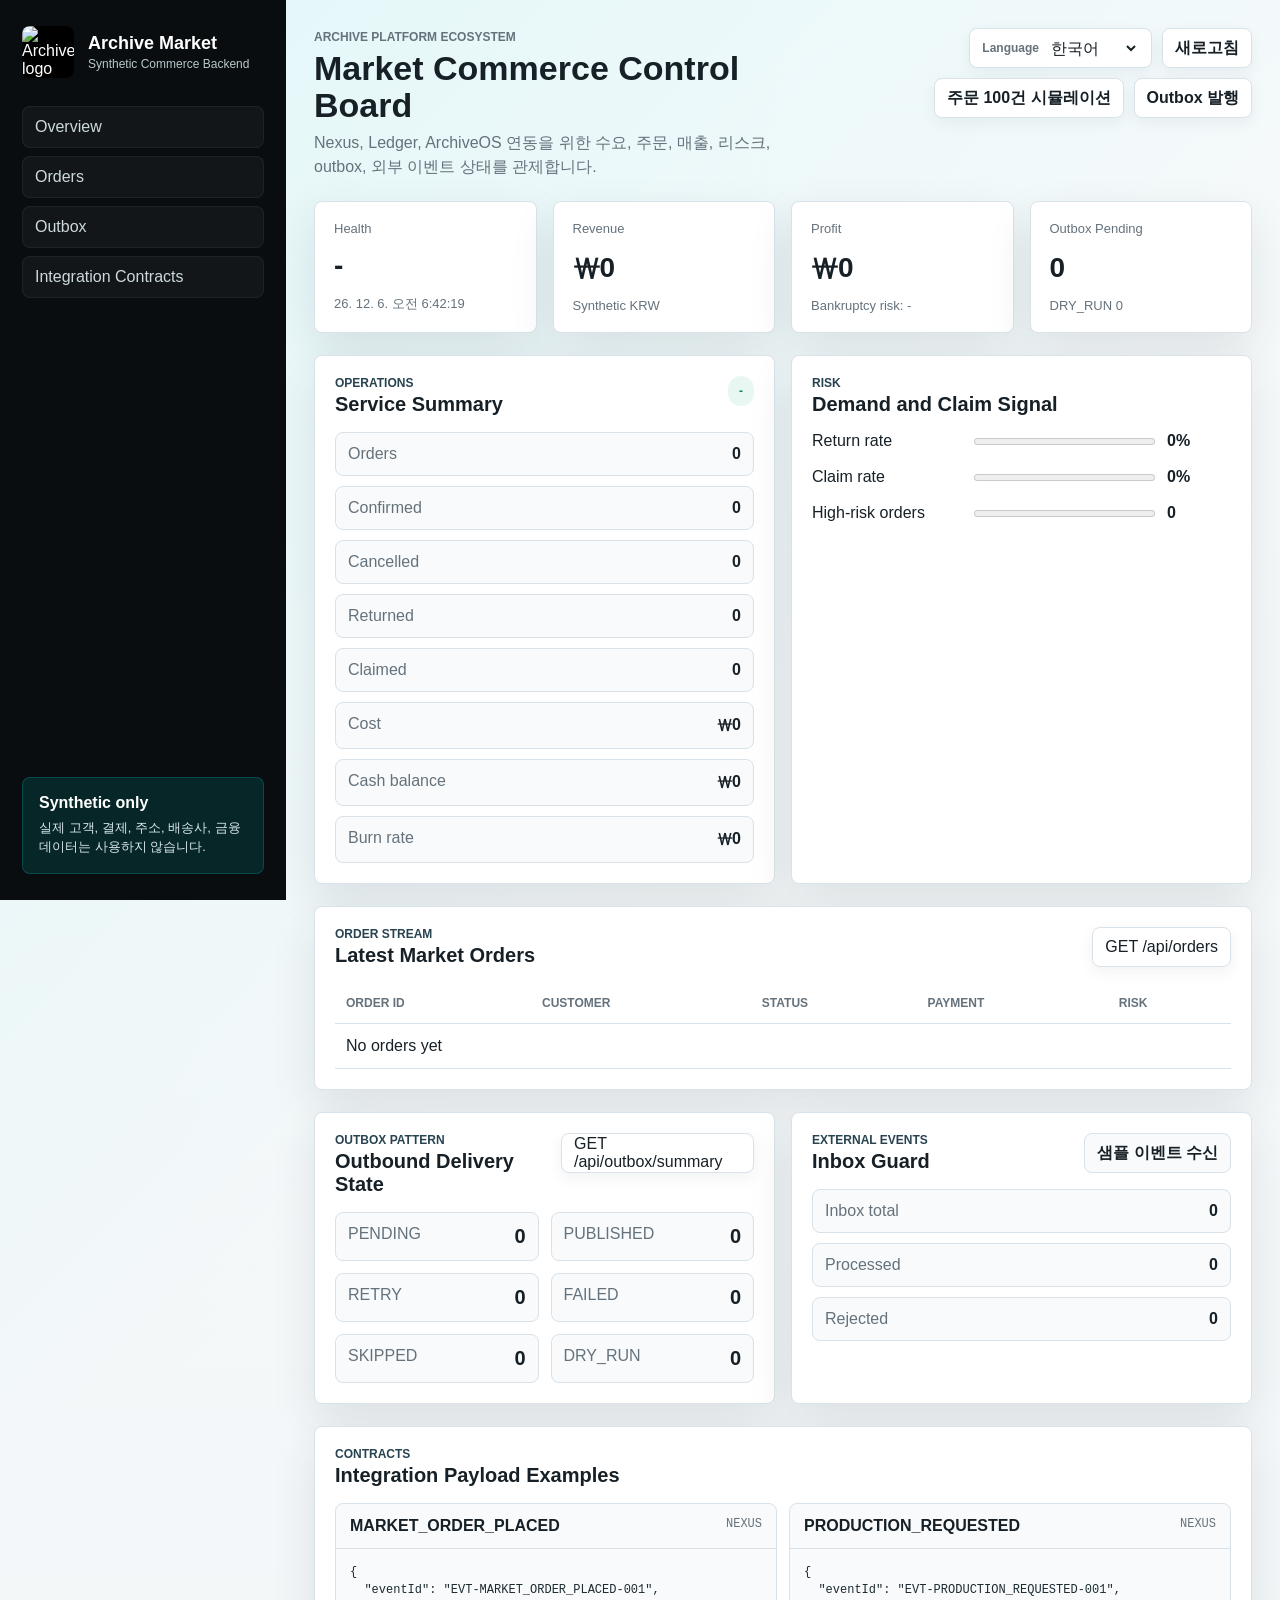
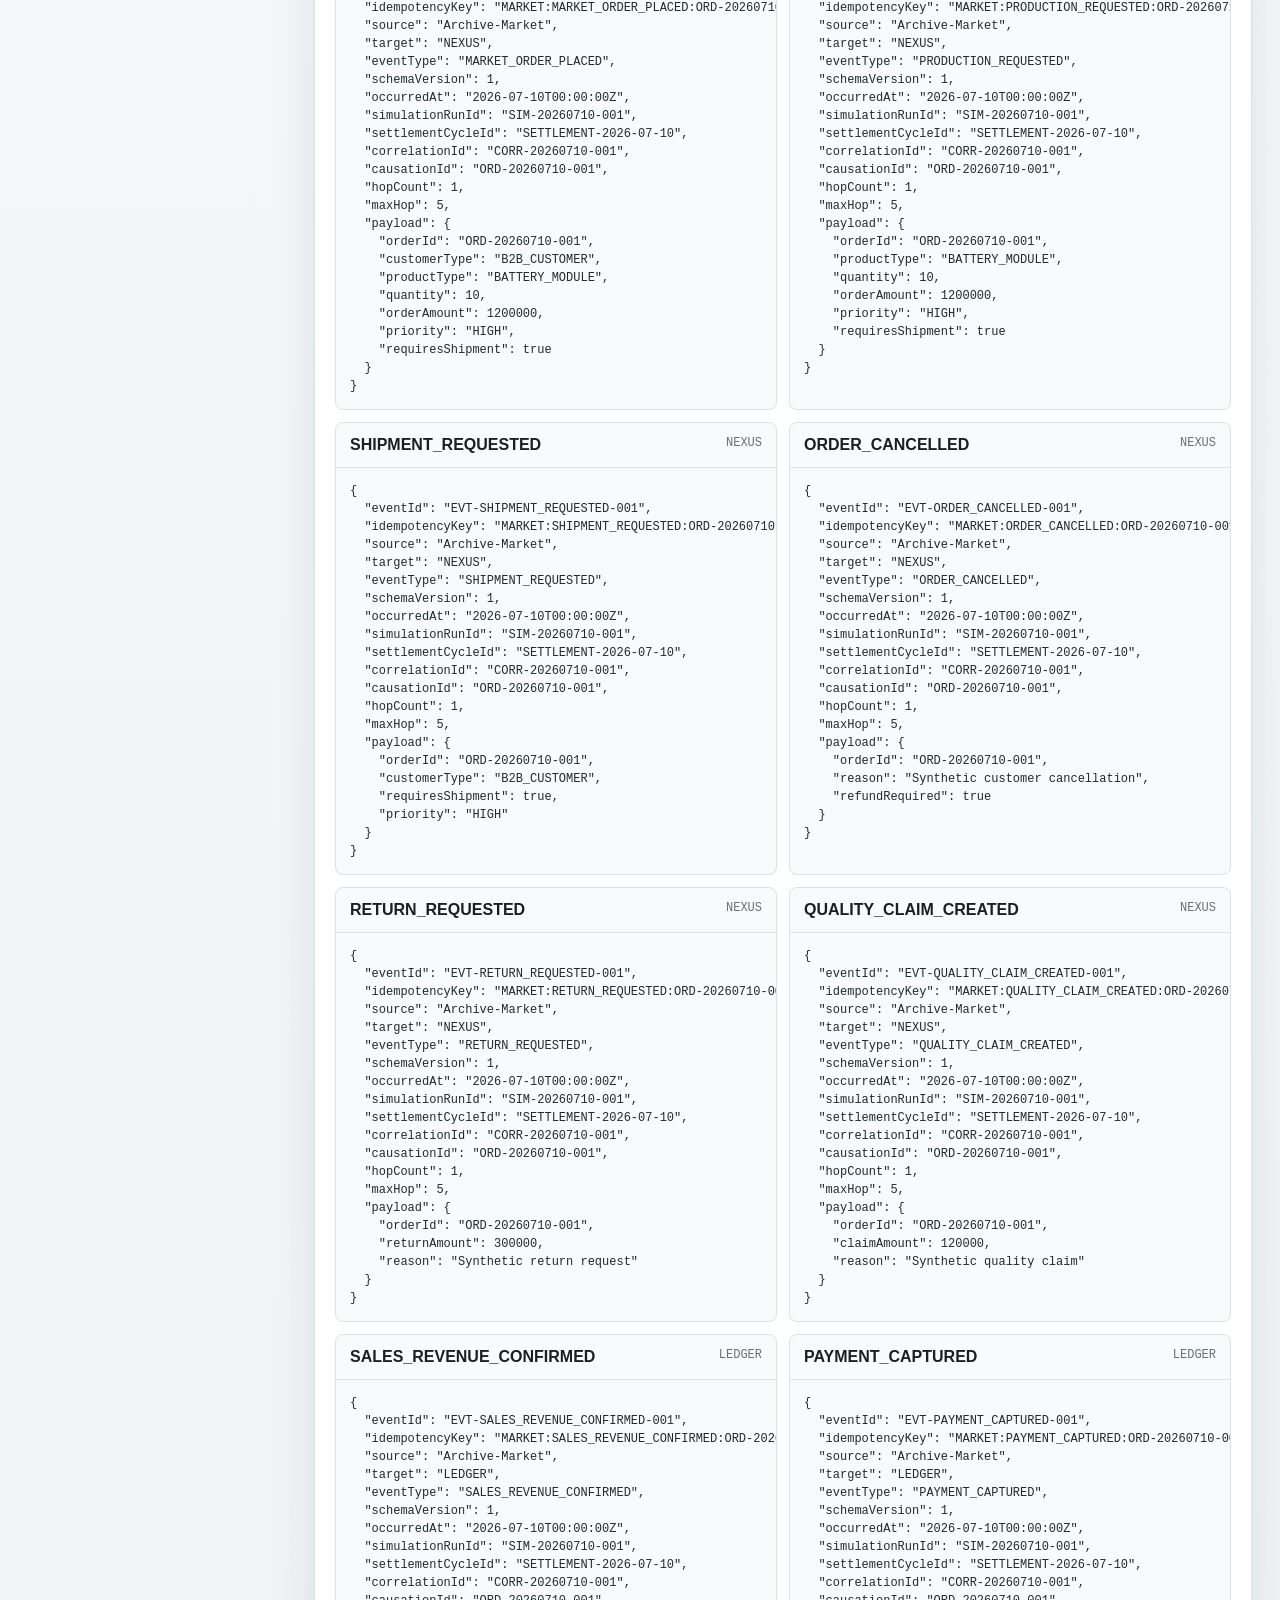
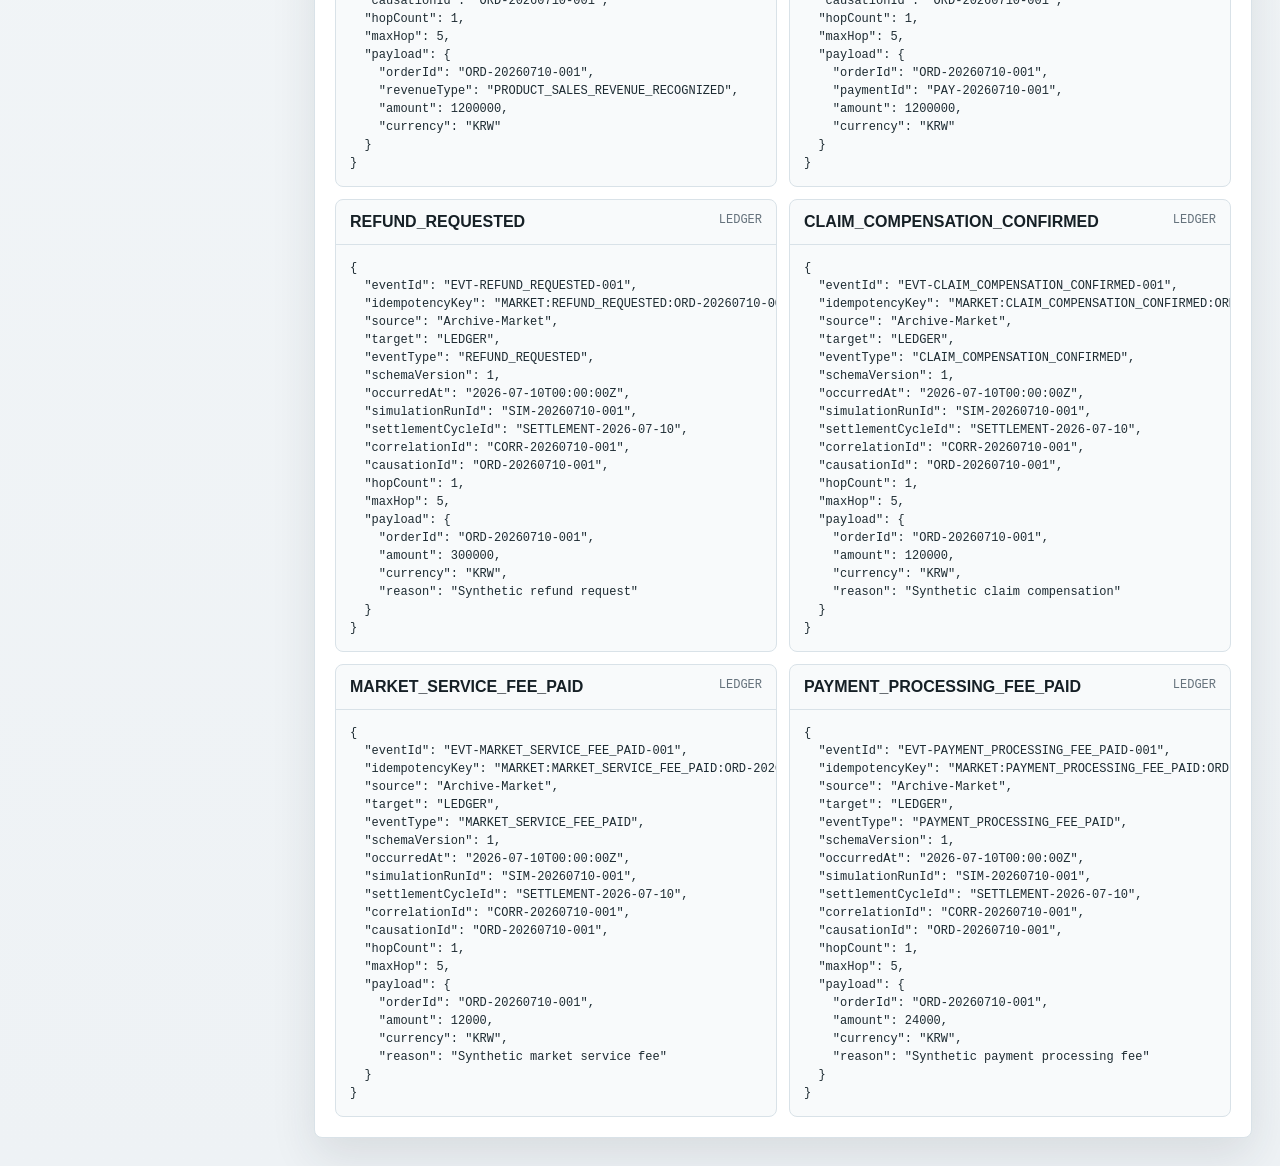
==== src/main/resources/static/dashboard/index.html @ 5cbed509 "feat: add Archive Market dashboard" ====
<!doctype html>
<html lang="ko" data-language="ko">
<head>
  <meta charset="utf-8">
  <meta name="viewport" content="width=device-width, initial-scale=1">
  <title>Archive Market Dashboard</title>
  <link rel="stylesheet" href="./styles.css">
</head>
<body>
  <div class="shell">
    <aside class="sidebar" aria-label="Archive Market dashboard navigation">
      <a class="brand" href="/dashboard/" aria-label="Archive Market dashboard">
        <img src="/assets/archive-logo.png" alt="Archive logo">
        <span>
          <strong>Archive Market</strong>
          <small data-i18n="brand.subtitle">Synthetic Commerce Backend</small>
        </span>
      </a>
      <nav>
        <a href="#overview" data-i18n="nav.overview">Overview</a>
        <a href="#orders" data-i18n="nav.orders">Orders</a>
        <a href="#outbox" data-i18n="nav.outbox">Outbox</a>
        <a href="#contracts" data-i18n="nav.contracts">Integration Contracts</a>
      </nav>
      <div class="contract-note">
        <span data-i18n="sidebar.noteTitle">Synthetic only</span>
        <p data-i18n="sidebar.noteBody">No real customer, payment, address, carrier, or financial data is used.</p>
      </div>
    </aside>

    <main>
      <header class="topbar">
        <div>
          <p class="eyebrow" data-i18n="header.eyebrow">Archive Platform Ecosystem</p>
          <h1 data-i18n="header.title">Market Commerce Control Board</h1>
          <p data-i18n="header.description">Demand, orders, revenue, risk, outbox, and inbound events for downstream Nexus, Ledger, and ArchiveOS integration.</p>
        </div>
        <div class="actions">
          <label class="language-selector" title="Display language">
            <span aria-hidden="true">Language</span>
            <select id="languageSelect" aria-label="Display language"></select>
          </label>
          <button id="refreshButton" type="button" data-i18n="action.refresh">Refresh</button>
          <button id="simulateButton" type="button" data-i18n="action.simulate">Simulate 100 Orders</button>
          <button id="publishButton" type="button" data-i18n="action.publish">Publish Outbox</button>
        </div>
      </header>

      <section id="overview" class="grid metrics" aria-live="polite">
        <article class="metric">
          <span data-i18n="metric.health">Health</span>
          <strong id="healthStatus">-</strong>
          <small id="updatedAt">-</small>
        </article>
        <article class="metric">
          <span data-i18n="metric.revenue">Revenue</span>
          <strong id="totalRevenue">-</strong>
          <small data-i18n="metric.syntheticKrw">Synthetic KRW</small>
        </article>
        <article class="metric">
          <span data-i18n="metric.profit">Profit</span>
          <strong id="profitAmount">-</strong>
          <small id="bankruptcyRisk">-</small>
        </article>
        <article class="metric">
          <span data-i18n="metric.outbox">Outbox Pending</span>
          <strong id="outboxPending">-</strong>
          <small id="outboxDryRun">-</small>
        </article>
      </section>

      <section class="grid two">
        <article class="panel">
          <div class="panel-title">
            <div>
              <p class="eyebrow" data-i18n="panel.operationsEyebrow">Operations</p>
              <h2 data-i18n="panel.operationsTitle">Service Summary</h2>
            </div>
            <span id="serviceStatus" class="status-pill">-</span>
          </div>
          <dl class="summary-list" id="operationsList"></dl>
        </article>

        <article class="panel">
          <div class="panel-title">
            <div>
              <p class="eyebrow" data-i18n="panel.riskEyebrow">Risk</p>
              <h2 data-i18n="panel.riskTitle">Demand and Claim Signal</h2>
            </div>
          </div>
          <div class="risk-bars">
            <div>
              <span data-i18n="risk.returnRate">Return rate</span>
              <meter id="returnRate" min="0" max="100" value="0"></meter>
              <strong id="returnRateText">0%</strong>
            </div>
            <div>
              <span data-i18n="risk.claimRate">Claim rate</span>
              <meter id="claimRate" min="0" max="100" value="0"></meter>
              <strong id="claimRateText">0%</strong>
            </div>
            <div>
              <span data-i18n="risk.highRiskOrders">High-risk orders</span>
              <meter id="highRiskOrders" min="0" max="100" value="0"></meter>
              <strong id="highRiskOrdersText">0</strong>
            </div>
          </div>
        </article>
      </section>

      <section id="orders" class="panel">
        <div class="panel-title">
          <div>
            <p class="eyebrow" data-i18n="panel.ordersEyebrow">Order Stream</p>
            <h2 data-i18n="panel.ordersTitle">Latest Market Orders</h2>
          </div>
          <a class="endpoint-link" href="/api/orders" target="_blank" rel="noreferrer">GET /api/orders</a>
        </div>
        <div class="table-wrap">
          <table>
            <thead>
              <tr>
                <th data-i18n="table.orderId">Order ID</th>
                <th data-i18n="table.customer">Customer</th>
                <th data-i18n="table.status">Status</th>
                <th data-i18n="table.amount">Payment</th>
                <th data-i18n="table.risk">Risk</th>
              </tr>
            </thead>
            <tbody id="ordersBody">
              <tr><td colspan="5" data-i18n="state.loading">Loading</td></tr>
            </tbody>
          </table>
        </div>
      </section>

      <section id="outbox" class="grid two">
        <article class="panel">
          <div class="panel-title">
            <div>
              <p class="eyebrow" data-i18n="panel.outboxEyebrow">Outbox Pattern</p>
              <h2 data-i18n="panel.outboxTitle">Outbound Delivery State</h2>
            </div>
            <a class="endpoint-link" href="/api/outbox/summary" target="_blank" rel="noreferrer">GET /api/outbox/summary</a>
          </div>
          <div id="outboxGrid" class="status-grid"></div>
        </article>

        <article class="panel">
          <div class="panel-title">
            <div>
              <p class="eyebrow" data-i18n="panel.inboxEyebrow">External Events</p>
              <h2 data-i18n="panel.inboxTitle">Inbox Guard</h2>
            </div>
            <button id="sampleInboxButton" class="secondary" type="button" data-i18n="action.sampleInbox">Send Sample Event</button>
          </div>
          <dl class="summary-list" id="inboxList"></dl>
        </article>
      </section>

      <section id="contracts" class="panel">
        <div class="panel-title">
          <div>
            <p class="eyebrow" data-i18n="panel.contractEyebrow">Contracts</p>
            <h2 data-i18n="panel.contractTitle">Integration Payload Examples</h2>
          </div>
        </div>
        <div class="contract-grid" id="contractGrid"></div>
      </section>
    </main>
  </div>

  <div id="toast" class="toast" role="status" aria-live="polite"></div>
  <script src="./dashboard.js"></script>
</body>
</html>
---- src/main/resources/static/dashboard/styles.css ----
:root {
  --bg: #eef2f5;
  --surface: #ffffff;
  --surface-strong: #f8fafb;
  --ink: #162026;
  --muted: #65727c;
  --line: #d9e2e8;
  --cyan: #00d9df;
  --green: #0d8f65;
  --amber: #b46c00;
  --red: #c83f3f;
  --steel: #284350;
  --shadow: 0 18px 45px rgba(32, 48, 56, 0.11);
}

* {
  box-sizing: border-box;
}

body {
  margin: 0;
  min-width: 320px;
  background:
    linear-gradient(135deg, rgba(0, 217, 223, 0.09), transparent 28%),
    linear-gradient(180deg, #f7fafb, var(--bg));
  color: var(--ink);
  font-family: "Pretendard", "Noto Sans KR", "Segoe UI", sans-serif;
}

a {
  color: inherit;
}

button,
select {
  font: inherit;
}

.shell {
  display: grid;
  grid-template-columns: 286px minmax(0, 1fr);
  min-height: 100vh;
}

.sidebar {
  position: sticky;
  top: 0;
  height: 100vh;
  padding: 26px 22px;
  background: #090d0f;
  color: white;
  display: flex;
  flex-direction: column;
  gap: 28px;
}

.brand {
  display: flex;
  align-items: center;
  gap: 14px;
  text-decoration: none;
}

.brand img {
  width: 52px;
  height: 52px;
  border-radius: 8px;
  object-fit: cover;
  background: #000;
}

.brand strong,
.brand small {
  display: block;
}

.brand strong {
  font-size: 18px;
}

.brand small {
  margin-top: 3px;
  color: #b9c7cc;
  font-size: 12px;
}

nav {
  display: grid;
  gap: 8px;
}

nav a {
  padding: 11px 12px;
  border-radius: 8px;
  color: #cdd9de;
  text-decoration: none;
  background: rgba(255, 255, 255, 0.04);
  border: 1px solid rgba(255, 255, 255, 0.06);
}

nav a:hover {
  background: rgba(0, 217, 223, 0.12);
  color: white;
}

.contract-note {
  margin-top: auto;
  padding: 16px;
  border-radius: 8px;
  background: rgba(0, 217, 223, 0.12);
  border: 1px solid rgba(0, 217, 223, 0.2);
}

.contract-note span {
  display: block;
  font-weight: 800;
  margin-bottom: 7px;
}

.contract-note p {
  margin: 0;
  color: #d9e8ea;
  font-size: 13px;
  line-height: 1.45;
}

main {
  padding: 28px;
  display: grid;
  gap: 22px;
}

.topbar {
  display: flex;
  align-items: flex-start;
  justify-content: space-between;
  gap: 20px;
}

.topbar h1 {
  margin: 4px 0 8px;
  font-size: 34px;
  line-height: 1.08;
}

.topbar p {
  max-width: 820px;
  margin: 0;
  color: var(--muted);
  line-height: 1.5;
}

.eyebrow {
  margin: 0;
  color: var(--steel);
  font-size: 12px;
  font-weight: 800;
  text-transform: uppercase;
}

.actions {
  display: flex;
  flex-wrap: wrap;
  justify-content: flex-end;
  gap: 10px;
  min-width: 360px;
}

button,
.endpoint-link,
.language-selector {
  min-height: 40px;
  border: 1px solid var(--line);
  border-radius: 8px;
  background: var(--surface);
  color: var(--ink);
  display: inline-flex;
  align-items: center;
  gap: 8px;
  padding: 0 12px;
  text-decoration: none;
  box-shadow: 0 5px 16px rgba(24, 40, 48, 0.06);
}

button {
  cursor: pointer;
  font-weight: 800;
}

button:hover {
  border-color: var(--cyan);
}

.secondary {
  background: var(--surface-strong);
  box-shadow: none;
}

.language-selector span {
  color: var(--muted);
  font-size: 12px;
  font-weight: 800;
}

.language-selector select {
  border: 0;
  background: transparent;
  min-width: 92px;
  color: var(--ink);
}

.grid {
  display: grid;
  gap: 16px;
}

.metrics {
  grid-template-columns: repeat(4, minmax(0, 1fr));
}

.two {
  grid-template-columns: repeat(2, minmax(0, 1fr));
}

.metric,
.panel {
  background: var(--surface);
  border: 1px solid var(--line);
  border-radius: 8px;
  box-shadow: var(--shadow);
}

.metric {
  min-height: 132px;
  padding: 19px;
  display: flex;
  flex-direction: column;
  justify-content: space-between;
}

.metric span,
.metric small {
  color: var(--muted);
  font-size: 13px;
}

.metric strong {
  font-size: 28px;
  line-height: 1.12;
}

.panel {
  padding: 20px;
}

.panel-title {
  display: flex;
  align-items: flex-start;
  justify-content: space-between;
  gap: 16px;
  margin-bottom: 16px;
}

.panel-title h2 {
  margin: 3px 0 0;
  font-size: 20px;
}

.status-pill {
  display: inline-flex;
  align-items: center;
  min-height: 30px;
  border-radius: 999px;
  padding: 0 11px;
  background: #e8f7f1;
  color: var(--green);
  font-weight: 800;
  font-size: 12px;
}

.summary-list {
  display: grid;
  gap: 10px;
  margin: 0;
}

.summary-list div,
.status-card {
  display: flex;
  justify-content: space-between;
  gap: 16px;
  padding: 12px;
  border-radius: 8px;
  background: var(--surface-strong);
  border: 1px solid var(--line);
}

.summary-list dt,
.status-card span {
  color: var(--muted);
}

.summary-list dd {
  margin: 0;
  font-weight: 800;
  text-align: right;
}

.risk-bars {
  display: grid;
  gap: 18px;
}

.risk-bars div {
  display: grid;
  grid-template-columns: 150px minmax(100px, 1fr) 64px;
  gap: 12px;
  align-items: center;
}

meter {
  width: 100%;
  height: 14px;
}

.table-wrap {
  overflow-x: auto;
}

table {
  width: 100%;
  border-collapse: collapse;
}

th,
td {
  padding: 13px 11px;
  border-bottom: 1px solid var(--line);
  text-align: left;
  white-space: nowrap;
}

th {
  color: var(--muted);
  font-size: 12px;
  text-transform: uppercase;
}

.status-grid,
.contract-grid {
  display: grid;
  gap: 12px;
}

.status-grid {
  grid-template-columns: repeat(2, minmax(0, 1fr));
}

.status-card strong {
  font-size: 20px;
}

.contract-grid {
  grid-template-columns: repeat(2, minmax(0, 1fr));
}

.contract-card {
  border: 1px solid var(--line);
  border-radius: 8px;
  background: var(--surface-strong);
  overflow: hidden;
}

.contract-card header {
  display: flex;
  justify-content: space-between;
  gap: 12px;
  padding: 13px 14px;
  border-bottom: 1px solid var(--line);
}

.contract-card header strong {
  overflow-wrap: anywhere;
}

.contract-card code {
  color: var(--muted);
  font-size: 12px;
}

pre {
  margin: 0;
  padding: 14px;
  overflow: auto;
  font-size: 12px;
  line-height: 1.5;
  color: #1d2b32;
}

.toast {
  position: fixed;
  right: 20px;
  bottom: 20px;
  max-width: min(420px, calc(100vw - 40px));
  padding: 12px 14px;
  border-radius: 8px;
  background: #11191d;
  color: white;
  box-shadow: var(--shadow);
  opacity: 0;
  transform: translateY(10px);
  pointer-events: none;
  transition: opacity 160ms ease, transform 160ms ease;
}

.toast.show {
  opacity: 1;
  transform: translateY(0);
}

.error {
  color: var(--red);
}

@media (max-width: 1100px) {
  .shell {
    grid-template-columns: 1fr;
  }

  .sidebar {
    position: static;
    height: auto;
  }

  .metrics,
  .two,
  .contract-grid {
    grid-template-columns: 1fr;
  }

  .topbar {
    flex-direction: column;
  }

  .actions {
    justify-content: flex-start;
    min-width: 0;
    width: 100%;
  }
}

@media (max-width: 620px) {
  main {
    padding: 18px;
  }

  .topbar h1 {
    font-size: 26px;
  }

  .actions button,
  .language-selector {
    flex: 1 1 100%;
    justify-content: center;
  }

  .risk-bars div {
    grid-template-columns: 1fr;
  }

  .status-grid {
    grid-template-columns: 1fr;
  }
}
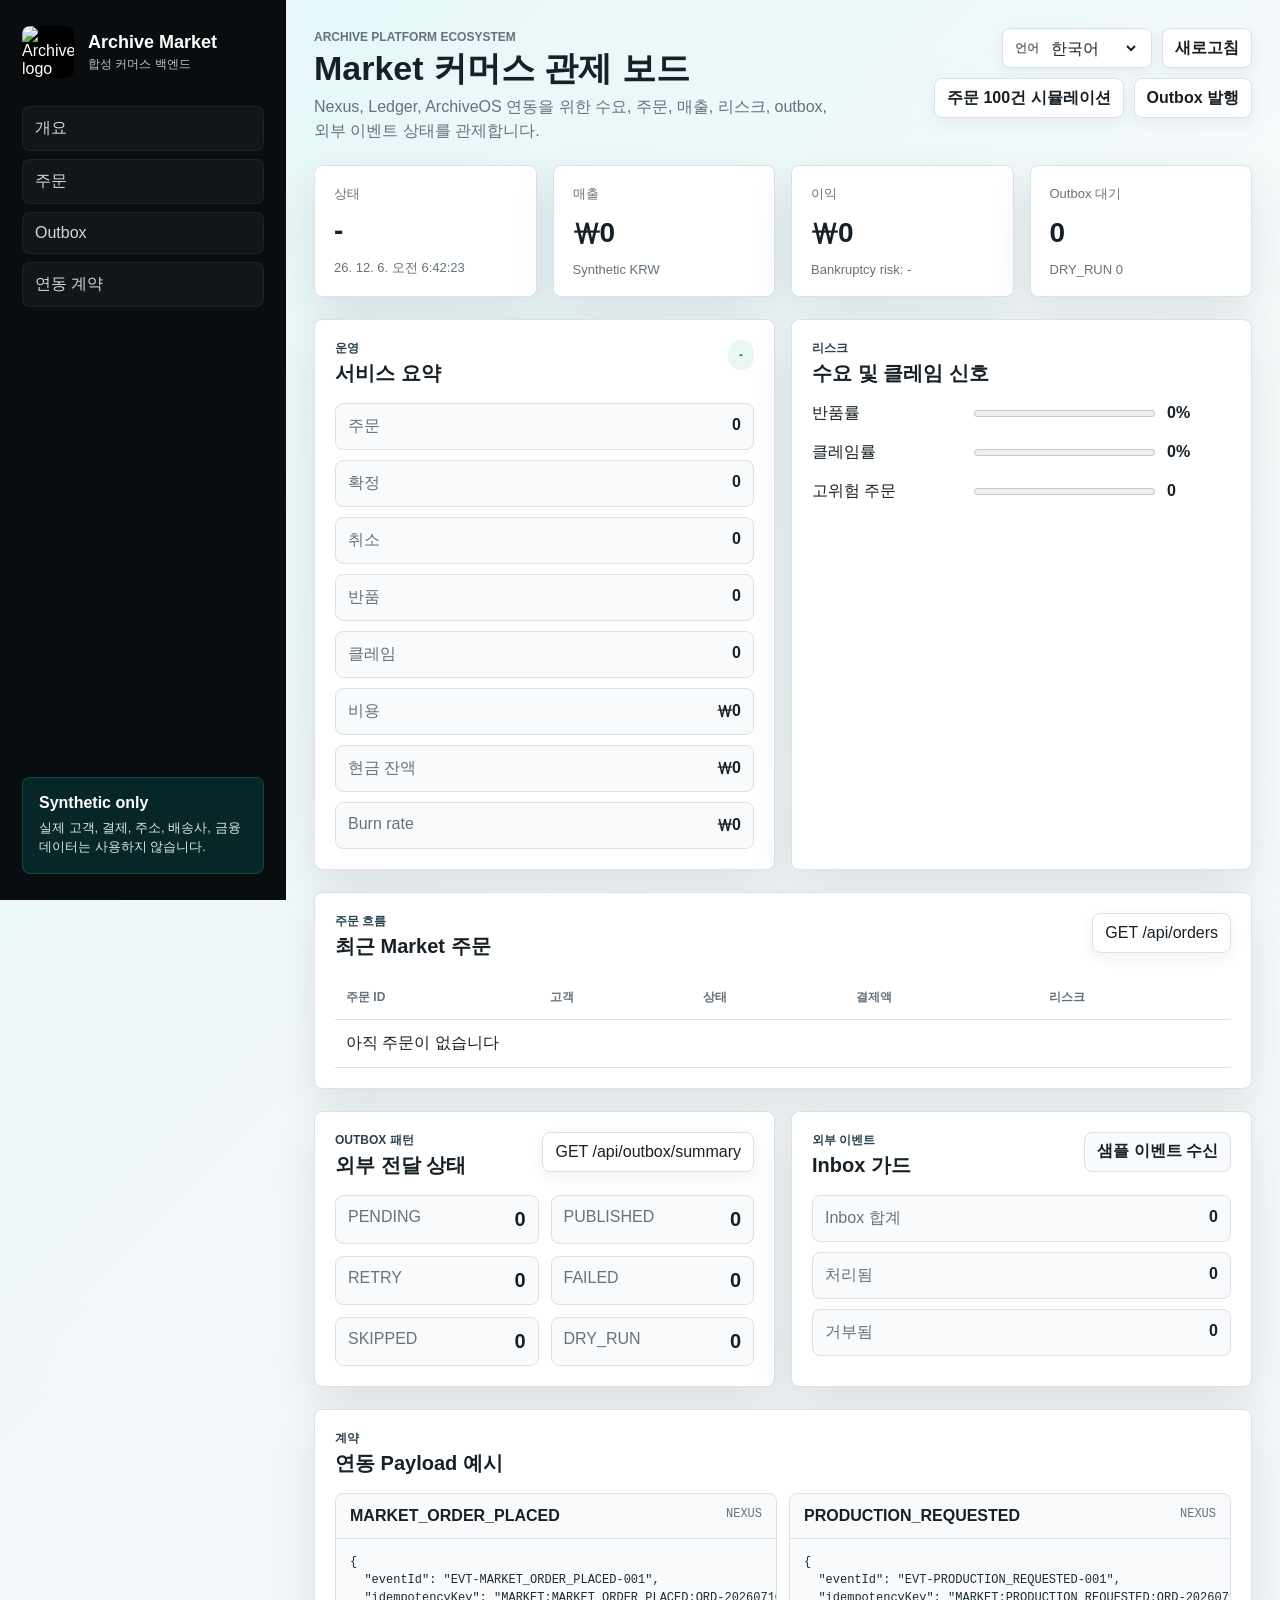
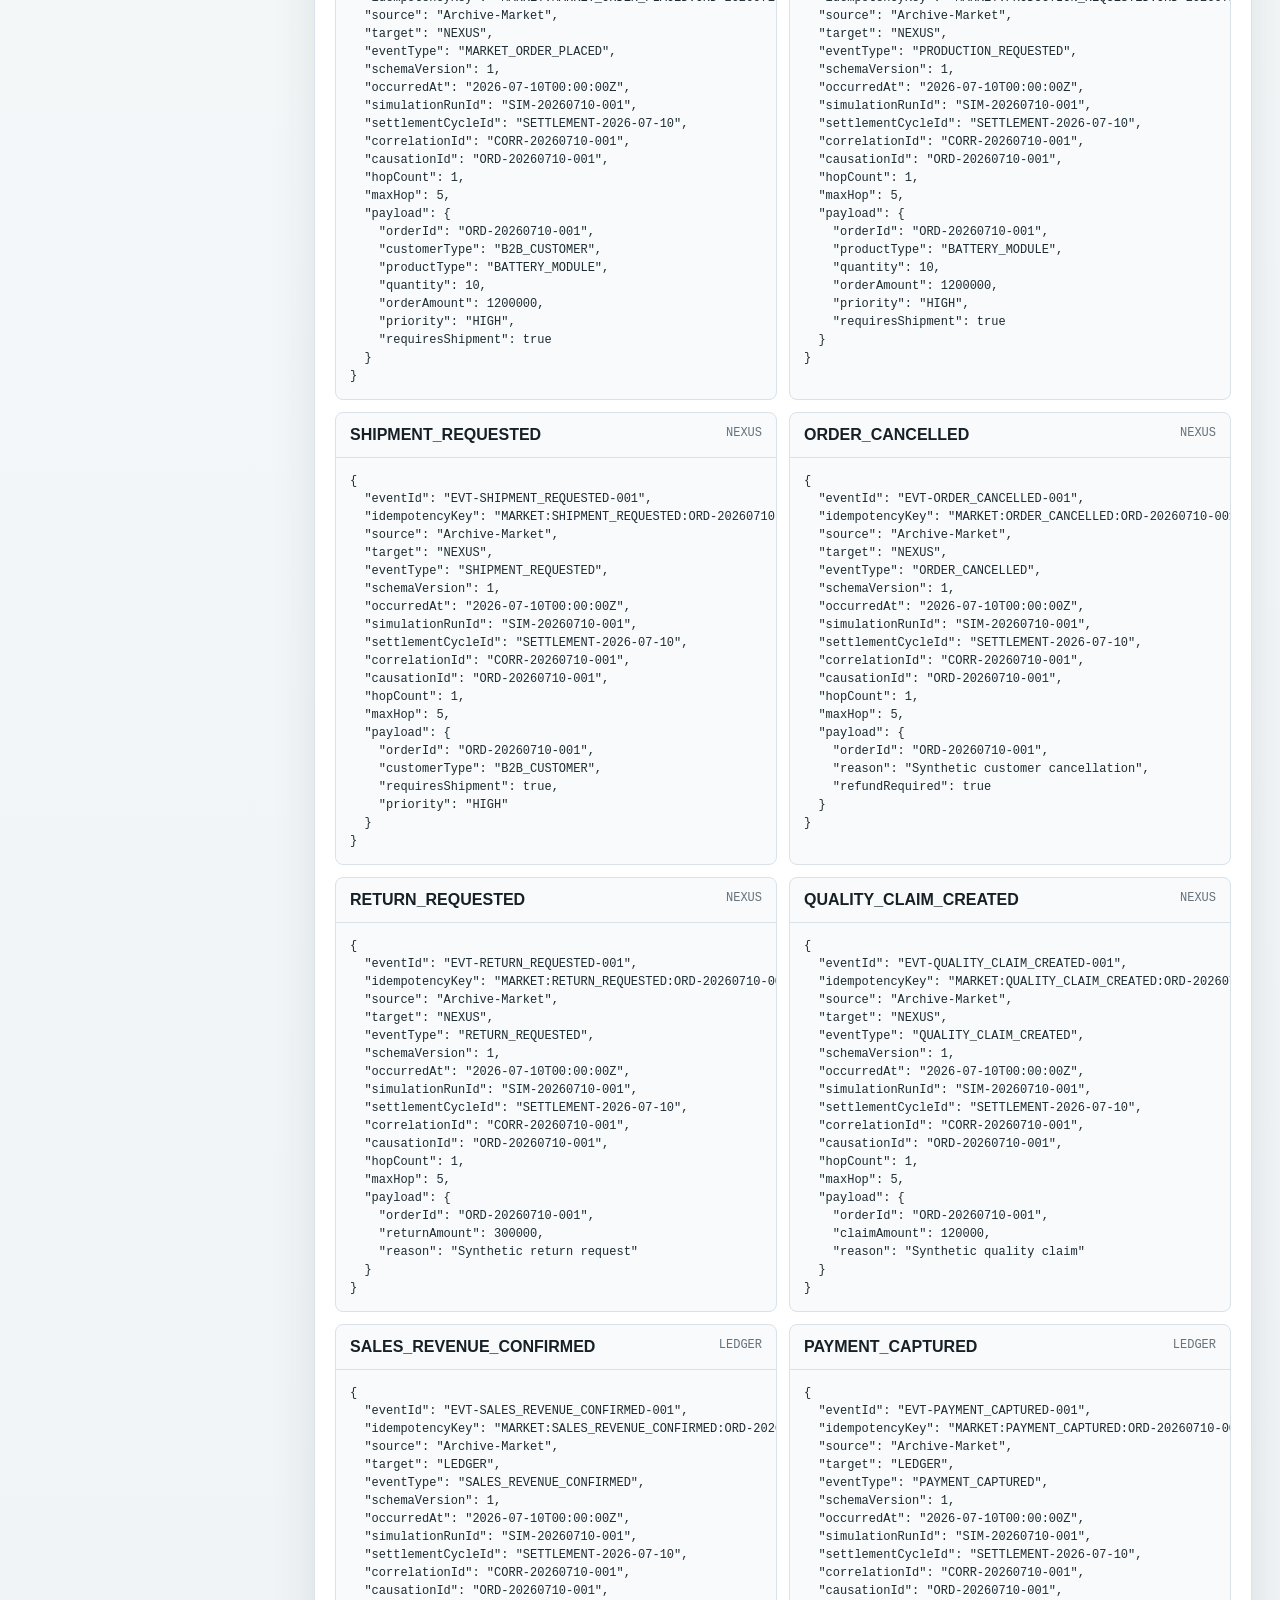
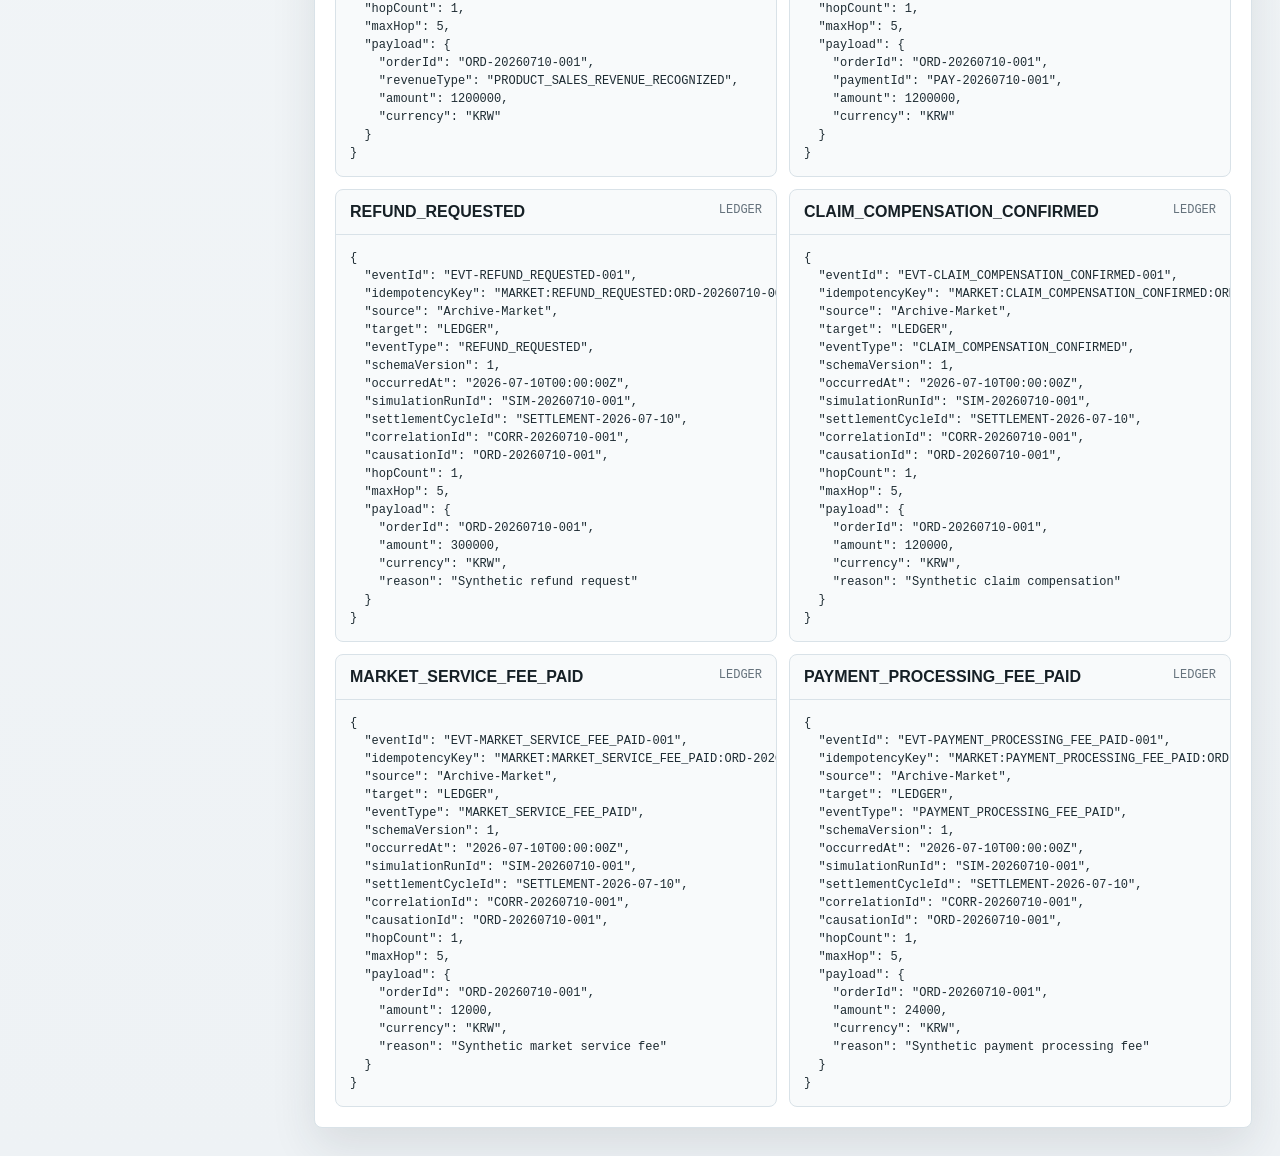
==== commit 60cb10d3: "문서: 한글 README와 로고 기반 홈페이지 정리" ====
--- a/src/main/resources/static/dashboard/index.html
+++ b/src/main/resources/static/dashboard/index.html
@@ -3,7 +3,11 @@
 <head>
   <meta charset="utf-8">
   <meta name="viewport" content="width=device-width, initial-scale=1">
-  <title>Archive Market Dashboard</title>
+  <title>Archive-Market 운영 대시보드</title>
+  <meta name="description" content="Archive-Market 운영, 수익성, outbox, integration contract 대시보드">
+  <link rel="icon" type="image/png" href="/assets/archive-logo.png">
+  <link rel="apple-touch-icon" href="/assets/archive-logo.png">
+  <link rel="manifest" href="/site.webmanifest">
   <link rel="stylesheet" href="./styles.css">
 </head>
 <body>
@@ -17,14 +21,14 @@
         </span>
       </a>
       <nav>
-        <a href="#overview" data-i18n="nav.overview">Overview</a>
-        <a href="#orders" data-i18n="nav.orders">Orders</a>
+        <a href="#overview" data-i18n="nav.overview">개요</a>
+        <a href="#orders" data-i18n="nav.orders">주문</a>
         <a href="#outbox" data-i18n="nav.outbox">Outbox</a>
-        <a href="#contracts" data-i18n="nav.contracts">Integration Contracts</a>
+        <a href="#contracts" data-i18n="nav.contracts">연동 계약</a>
       </nav>
       <div class="contract-note">
         <span data-i18n="sidebar.noteTitle">Synthetic only</span>
-        <p data-i18n="sidebar.noteBody">No real customer, payment, address, carrier, or financial data is used.</p>
+        <p data-i18n="sidebar.noteBody">실제 고객, 결제, 주소, 배송사, 금융 데이터는 사용하지 않습니다.</p>
       </div>
     </aside>
 
@@ -33,37 +37,37 @@
         <div>
           <p class="eyebrow" data-i18n="header.eyebrow">Archive Platform Ecosystem</p>
           <h1 data-i18n="header.title">Market Commerce Control Board</h1>
-          <p data-i18n="header.description">Demand, orders, revenue, risk, outbox, and inbound events for downstream Nexus, Ledger, and ArchiveOS integration.</p>
+          <p data-i18n="header.description">Nexus, Ledger, ArchiveOS 연동을 위한 수요, 주문, 매출, 리스크, outbox, 외부 이벤트 상태를 관제합니다.</p>
         </div>
         <div class="actions">
           <label class="language-selector" title="Display language">
-            <span aria-hidden="true">Language</span>
+            <span aria-hidden="true">언어</span>
             <select id="languageSelect" aria-label="Display language"></select>
           </label>
-          <button id="refreshButton" type="button" data-i18n="action.refresh">Refresh</button>
-          <button id="simulateButton" type="button" data-i18n="action.simulate">Simulate 100 Orders</button>
-          <button id="publishButton" type="button" data-i18n="action.publish">Publish Outbox</button>
+          <button id="refreshButton" type="button" data-i18n="action.refresh">새로고침</button>
+          <button id="simulateButton" type="button" data-i18n="action.simulate">주문 100건 시뮬레이션</button>
+          <button id="publishButton" type="button" data-i18n="action.publish">Outbox 발행</button>
         </div>
       </header>
 
       <section id="overview" class="grid metrics" aria-live="polite">
         <article class="metric">
-          <span data-i18n="metric.health">Health</span>
+          <span data-i18n="metric.health">상태</span>
           <strong id="healthStatus">-</strong>
           <small id="updatedAt">-</small>
         </article>
         <article class="metric">
-          <span data-i18n="metric.revenue">Revenue</span>
+          <span data-i18n="metric.revenue">매출</span>
           <strong id="totalRevenue">-</strong>
           <small data-i18n="metric.syntheticKrw">Synthetic KRW</small>
         </article>
         <article class="metric">
-          <span data-i18n="metric.profit">Profit</span>
+          <span data-i18n="metric.profit">이익</span>
           <strong id="profitAmount">-</strong>
           <small id="bankruptcyRisk">-</small>
         </article>
         <article class="metric">
-          <span data-i18n="metric.outbox">Outbox Pending</span>
+          <span data-i18n="metric.outbox">Outbox 대기</span>
           <strong id="outboxPending">-</strong>
           <small id="outboxDryRun">-</small>
         </article>
@@ -73,8 +77,8 @@
         <article class="panel">
           <div class="panel-title">
             <div>
-              <p class="eyebrow" data-i18n="panel.operationsEyebrow">Operations</p>
-              <h2 data-i18n="panel.operationsTitle">Service Summary</h2>
+              <p class="eyebrow" data-i18n="panel.operationsEyebrow">운영</p>
+              <h2 data-i18n="panel.operationsTitle">서비스 요약</h2>
             </div>
             <span id="serviceStatus" class="status-pill">-</span>
           </div>
@@ -84,23 +88,23 @@
         <article class="panel">
           <div class="panel-title">
             <div>
-              <p class="eyebrow" data-i18n="panel.riskEyebrow">Risk</p>
-              <h2 data-i18n="panel.riskTitle">Demand and Claim Signal</h2>
+              <p class="eyebrow" data-i18n="panel.riskEyebrow">리스크</p>
+              <h2 data-i18n="panel.riskTitle">수요 및 클레임 신호</h2>
             </div>
           </div>
           <div class="risk-bars">
             <div>
-              <span data-i18n="risk.returnRate">Return rate</span>
+              <span data-i18n="risk.returnRate">반품률</span>
               <meter id="returnRate" min="0" max="100" value="0"></meter>
               <strong id="returnRateText">0%</strong>
             </div>
             <div>
-              <span data-i18n="risk.claimRate">Claim rate</span>
+              <span data-i18n="risk.claimRate">클레임률</span>
               <meter id="claimRate" min="0" max="100" value="0"></meter>
               <strong id="claimRateText">0%</strong>
             </div>
             <div>
-              <span data-i18n="risk.highRiskOrders">High-risk orders</span>
+              <span data-i18n="risk.highRiskOrders">고위험 주문</span>
               <meter id="highRiskOrders" min="0" max="100" value="0"></meter>
               <strong id="highRiskOrdersText">0</strong>
             </div>
@@ -111,8 +115,8 @@
       <section id="orders" class="panel">
         <div class="panel-title">
           <div>
-            <p class="eyebrow" data-i18n="panel.ordersEyebrow">Order Stream</p>
-            <h2 data-i18n="panel.ordersTitle">Latest Market Orders</h2>
+            <p class="eyebrow" data-i18n="panel.ordersEyebrow">주문 흐름</p>
+            <h2 data-i18n="panel.ordersTitle">최근 Market 주문</h2>
           </div>
           <a class="endpoint-link" href="/api/orders" target="_blank" rel="noreferrer">GET /api/orders</a>
         </div>
@@ -120,15 +124,15 @@
           <table>
             <thead>
               <tr>
-                <th data-i18n="table.orderId">Order ID</th>
-                <th data-i18n="table.customer">Customer</th>
-                <th data-i18n="table.status">Status</th>
-                <th data-i18n="table.amount">Payment</th>
-                <th data-i18n="table.risk">Risk</th>
+                <th data-i18n="table.orderId">주문 ID</th>
+                <th data-i18n="table.customer">고객</th>
+                <th data-i18n="table.status">상태</th>
+                <th data-i18n="table.amount">결제액</th>
+                <th data-i18n="table.risk">리스크</th>
               </tr>
             </thead>
             <tbody id="ordersBody">
-              <tr><td colspan="5" data-i18n="state.loading">Loading</td></tr>
+              <tr><td colspan="5" data-i18n="state.loading">로딩 중</td></tr>
             </tbody>
           </table>
         </div>
@@ -138,8 +142,8 @@
         <article class="panel">
           <div class="panel-title">
             <div>
-              <p class="eyebrow" data-i18n="panel.outboxEyebrow">Outbox Pattern</p>
-              <h2 data-i18n="panel.outboxTitle">Outbound Delivery State</h2>
+              <p class="eyebrow" data-i18n="panel.outboxEyebrow">Outbox 패턴</p>
+              <h2 data-i18n="panel.outboxTitle">외부 전달 상태</h2>
             </div>
             <a class="endpoint-link" href="/api/outbox/summary" target="_blank" rel="noreferrer">GET /api/outbox/summary</a>
           </div>
@@ -149,10 +153,10 @@
         <article class="panel">
           <div class="panel-title">
             <div>
-              <p class="eyebrow" data-i18n="panel.inboxEyebrow">External Events</p>
-              <h2 data-i18n="panel.inboxTitle">Inbox Guard</h2>
+              <p class="eyebrow" data-i18n="panel.inboxEyebrow">외부 이벤트</p>
+              <h2 data-i18n="panel.inboxTitle">Inbox 가드</h2>
             </div>
-            <button id="sampleInboxButton" class="secondary" type="button" data-i18n="action.sampleInbox">Send Sample Event</button>
+            <button id="sampleInboxButton" class="secondary" type="button" data-i18n="action.sampleInbox">샘플 이벤트 수신</button>
           </div>
           <dl class="summary-list" id="inboxList"></dl>
         </article>
@@ -161,8 +165,8 @@
       <section id="contracts" class="panel">
         <div class="panel-title">
           <div>
-            <p class="eyebrow" data-i18n="panel.contractEyebrow">Contracts</p>
-            <h2 data-i18n="panel.contractTitle">Integration Payload Examples</h2>
+            <p class="eyebrow" data-i18n="panel.contractEyebrow">계약</p>
+            <h2 data-i18n="panel.contractTitle">연동 Payload 예시</h2>
           </div>
         </div>
         <div class="contract-grid" id="contractGrid"></div>
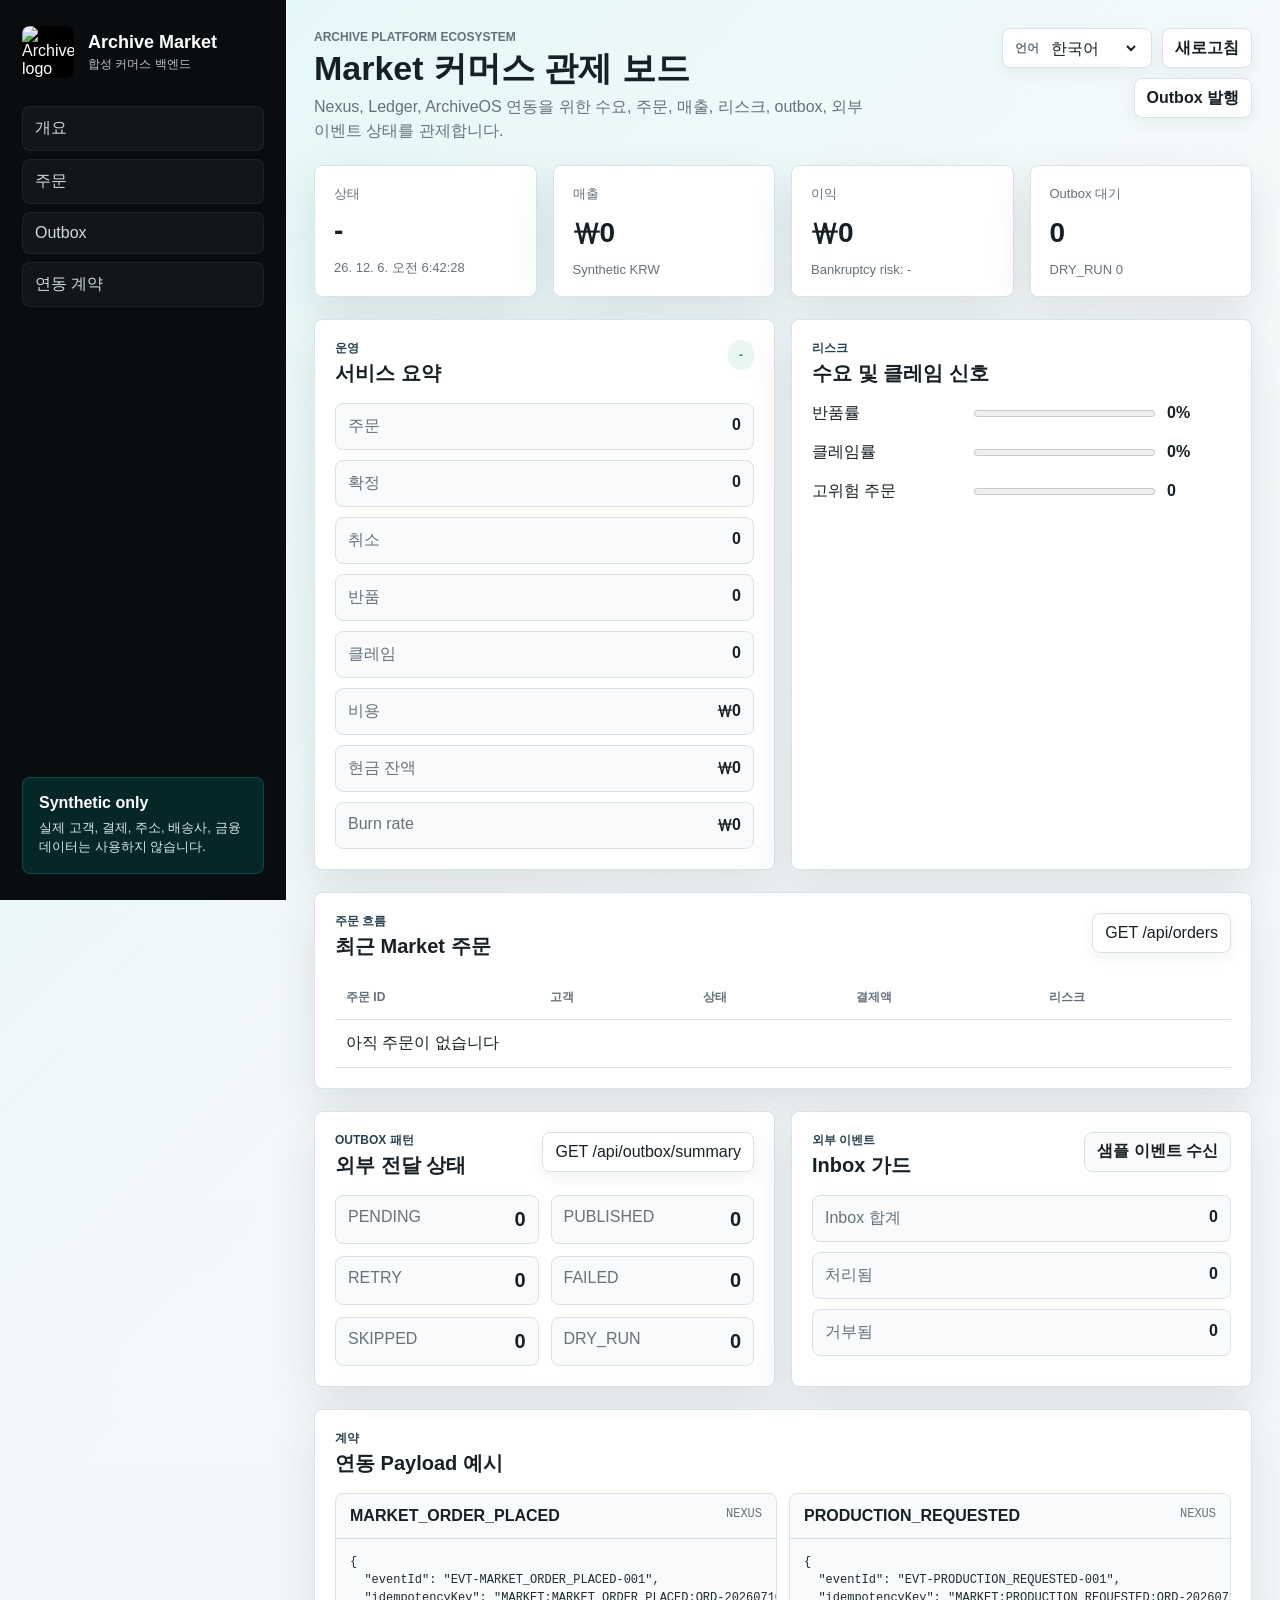
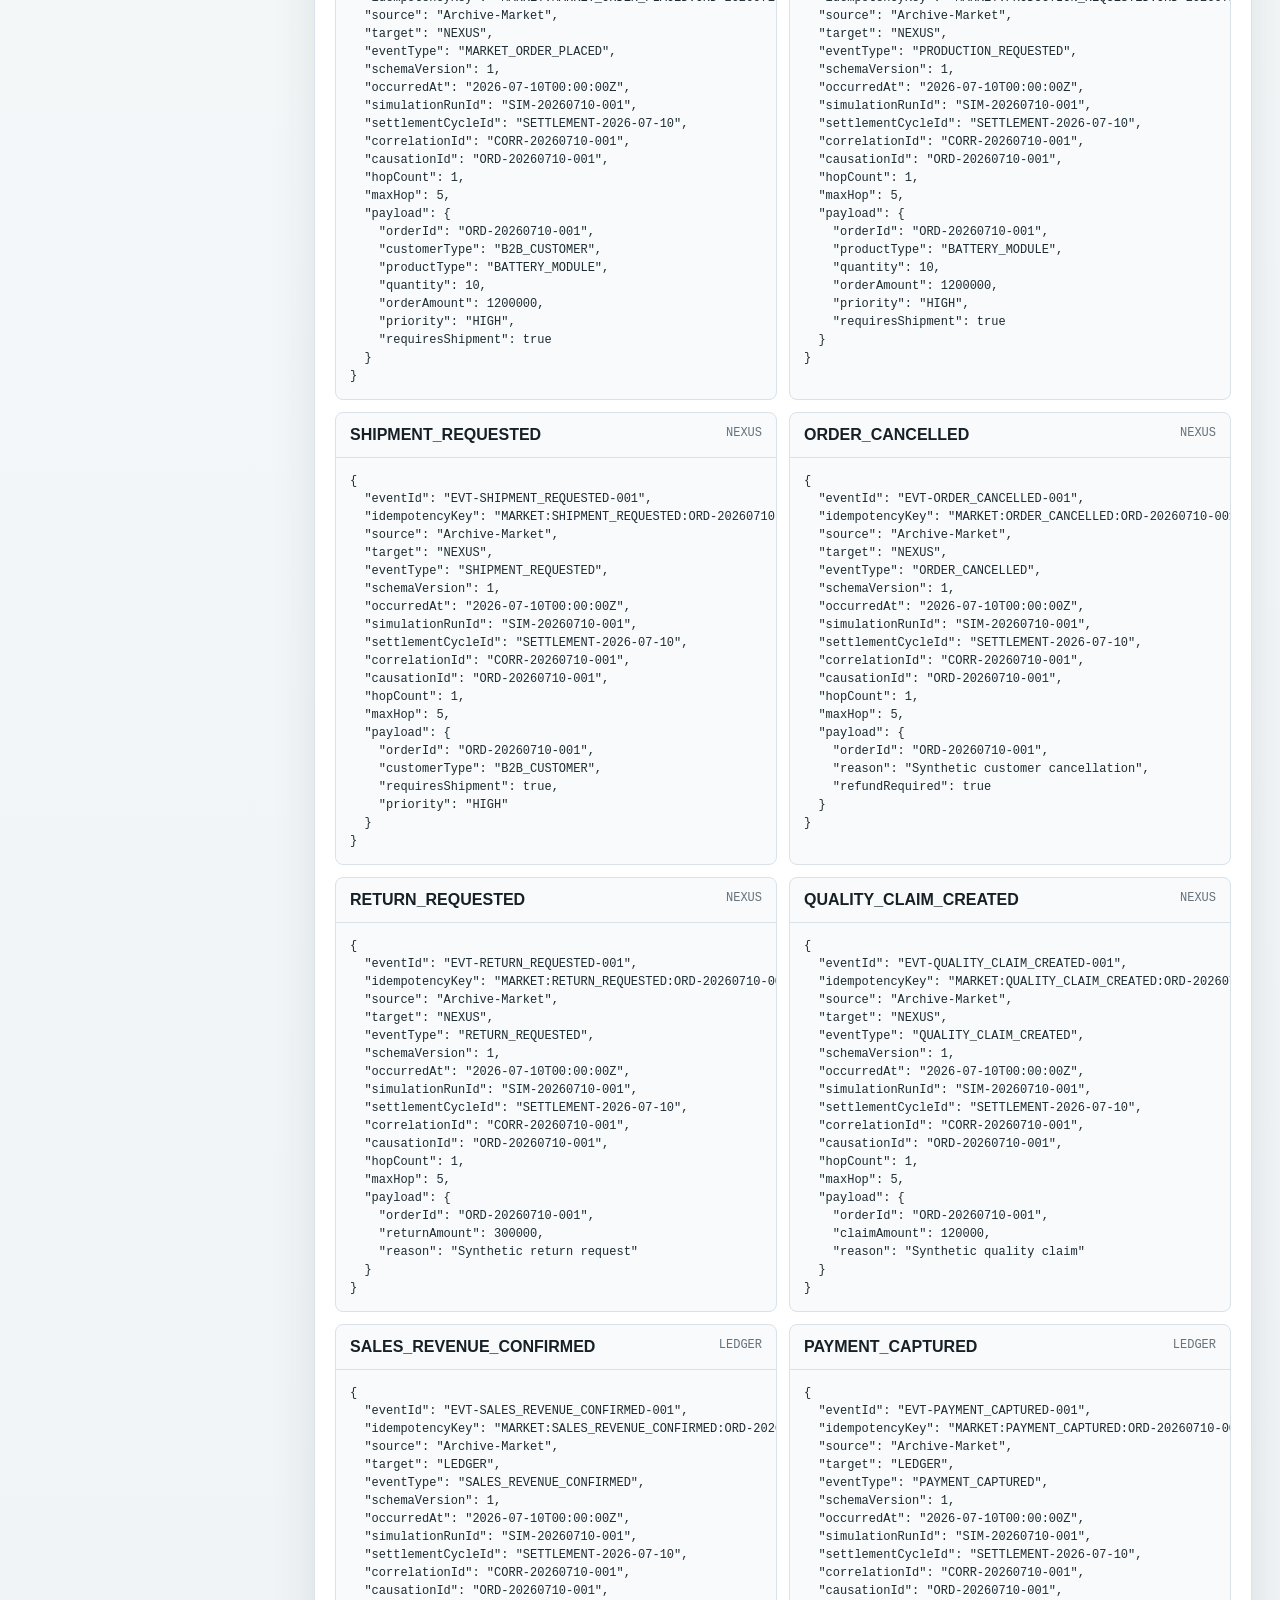
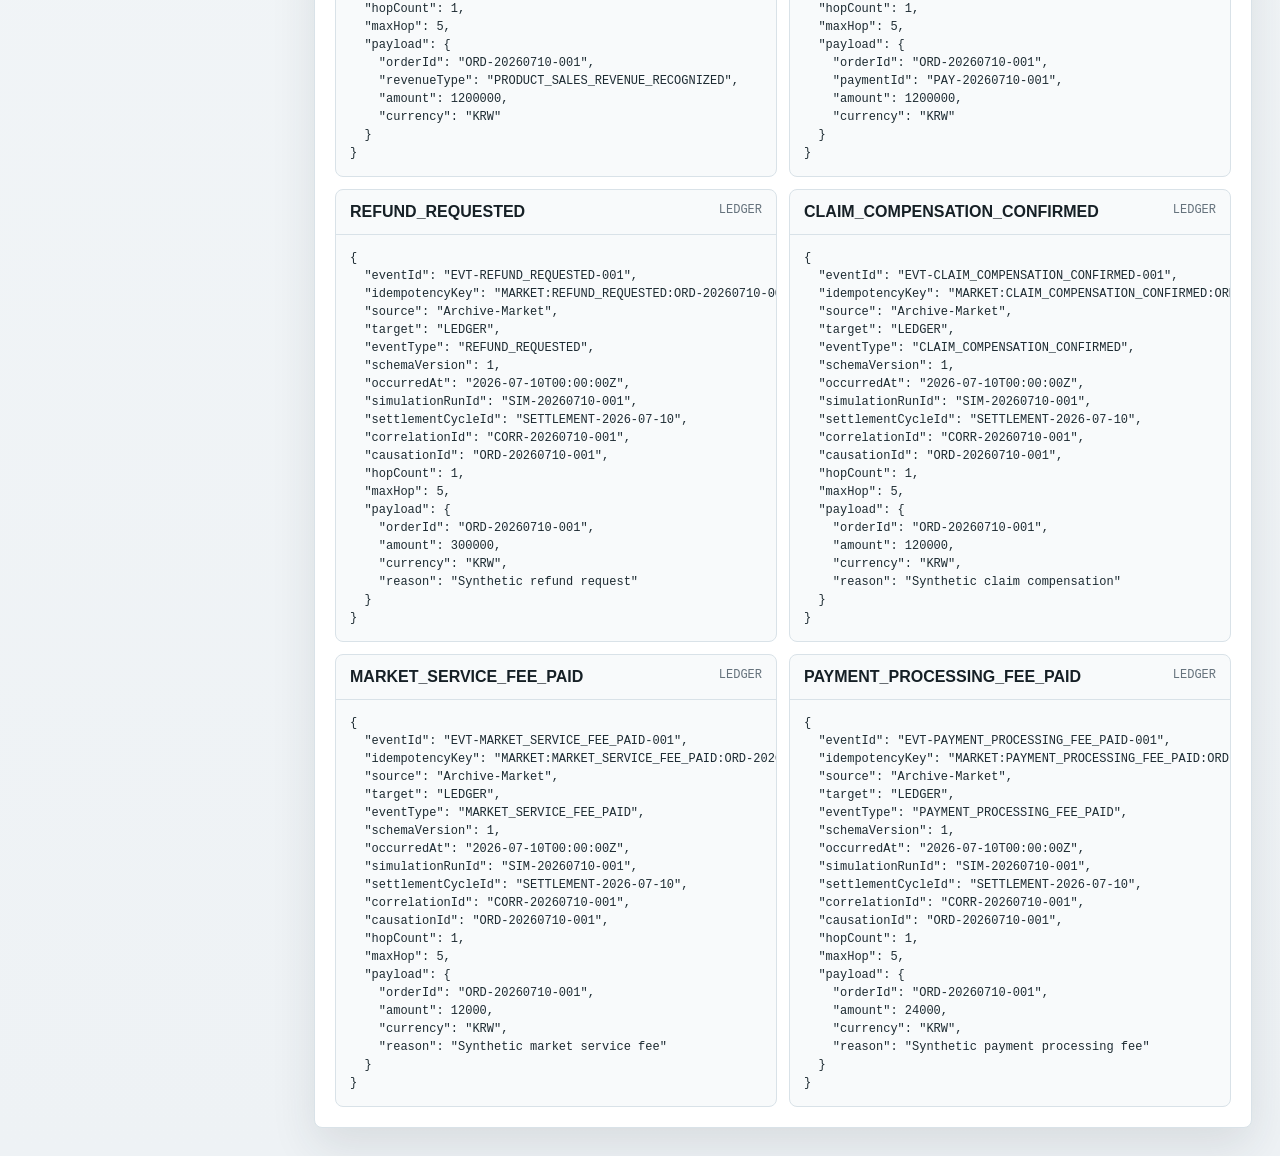
==== commit 6704bfff: "수정: 대시보드 주문 시뮬레이션 버튼 제거" ====
--- a/src/main/resources/static/dashboard/index.html
+++ b/src/main/resources/static/dashboard/index.html
@@ -45,7 +45,6 @@
             <select id="languageSelect" aria-label="Display language"></select>
           </label>
           <button id="refreshButton" type="button" data-i18n="action.refresh">새로고침</button>
-          <button id="simulateButton" type="button" data-i18n="action.simulate">주문 100건 시뮬레이션</button>
           <button id="publishButton" type="button" data-i18n="action.publish">Outbox 발행</button>
         </div>
       </header>
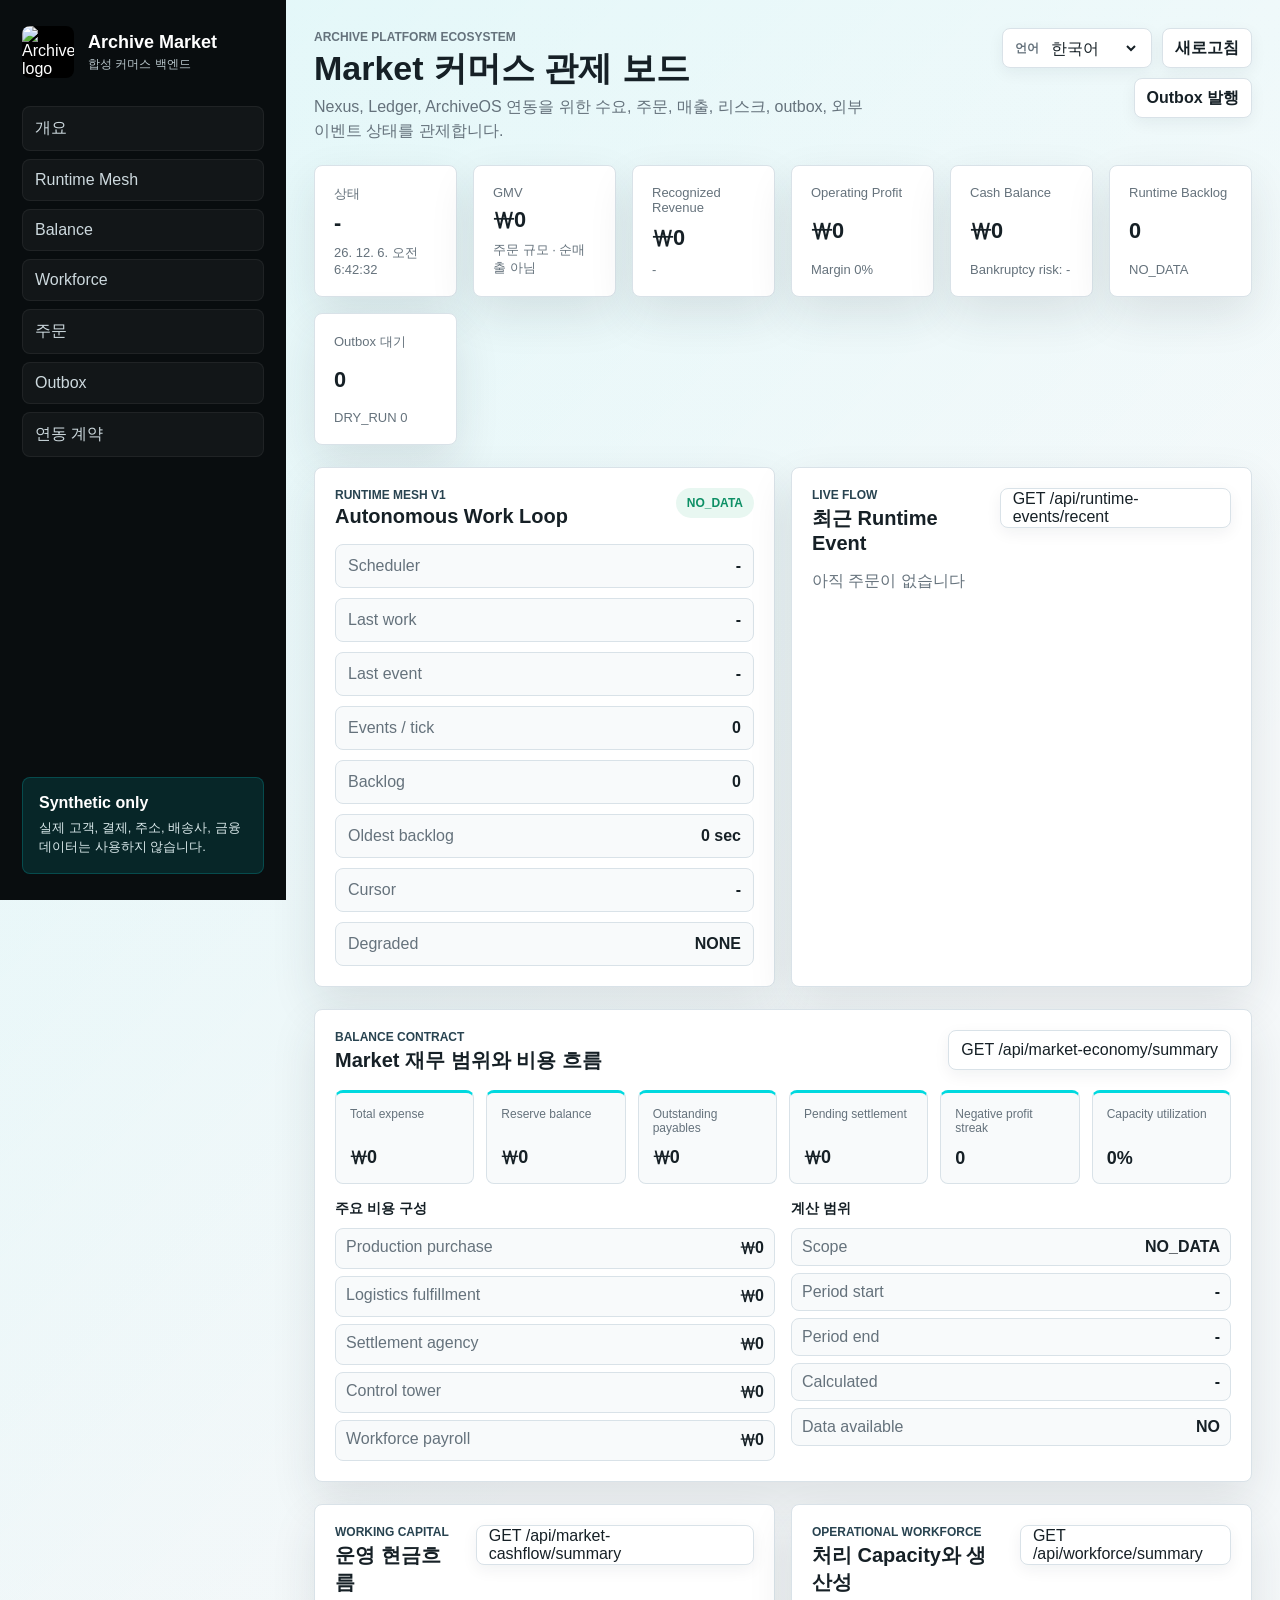
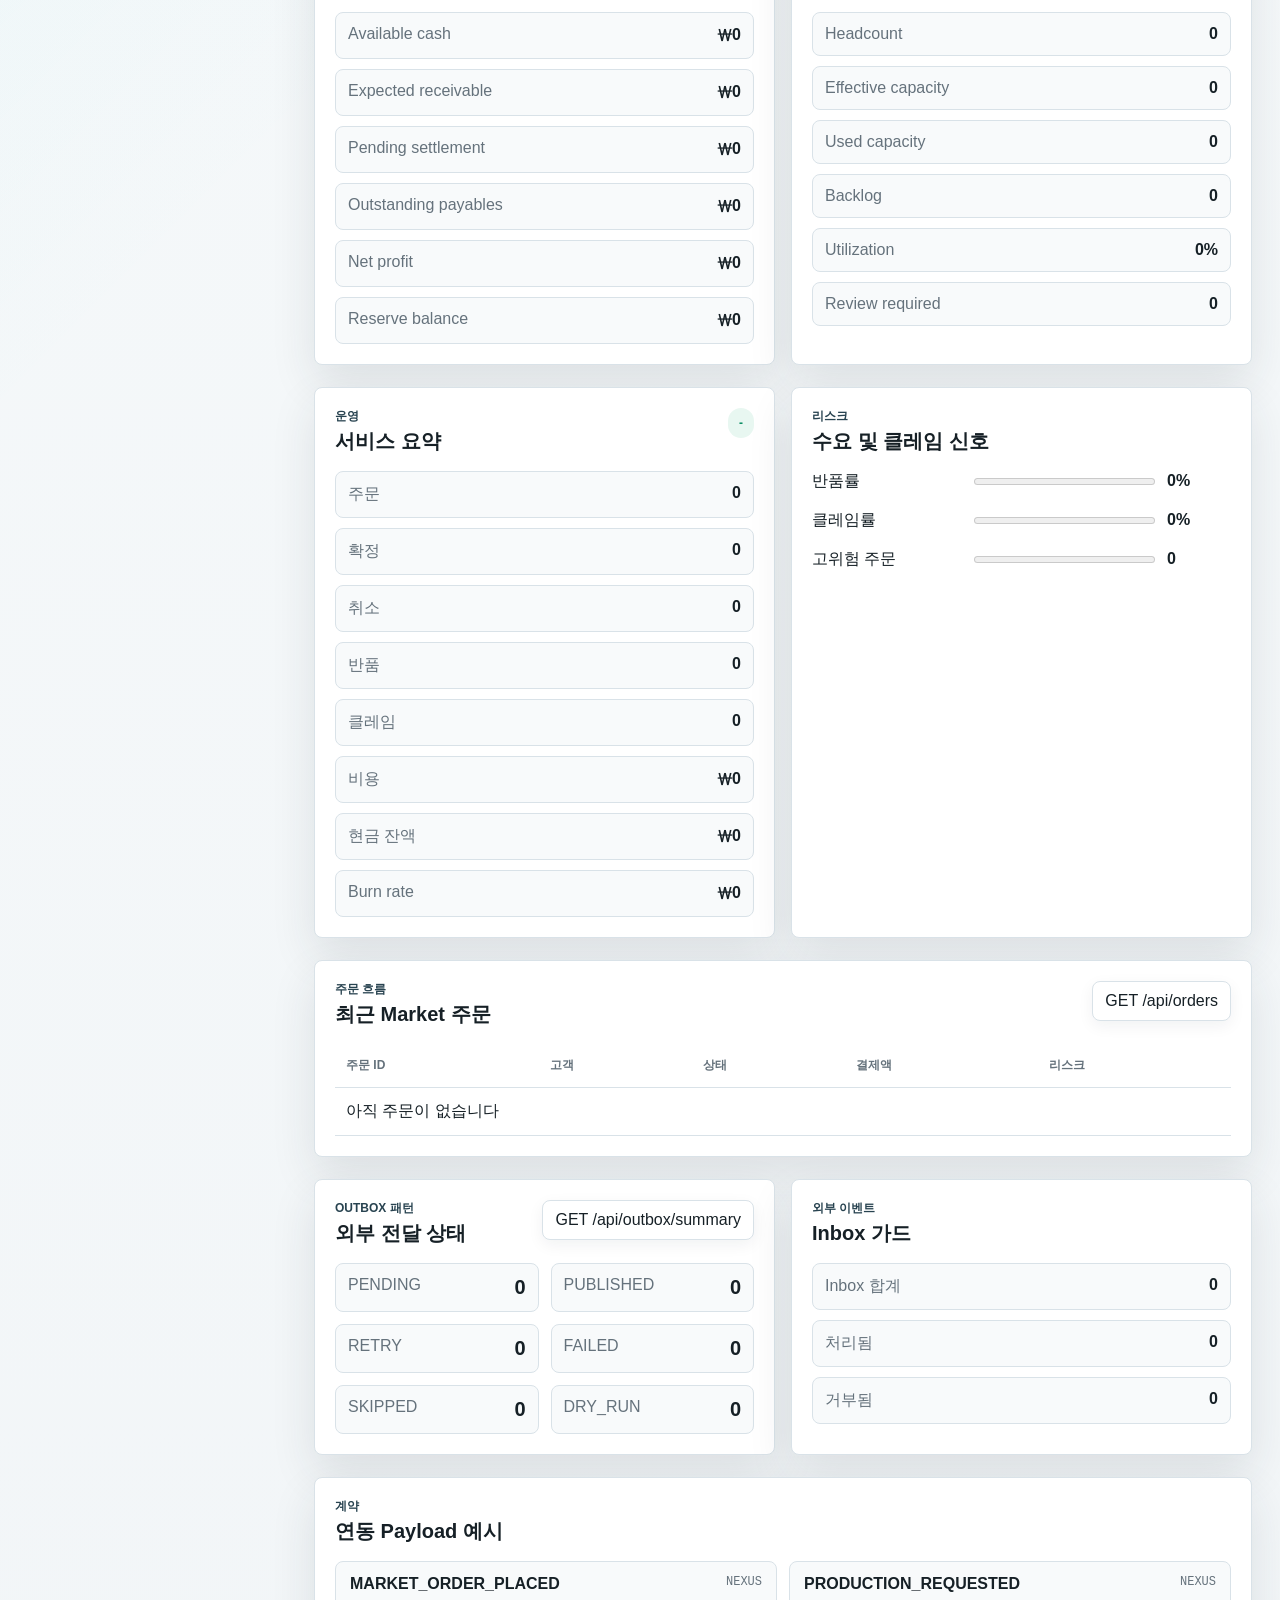
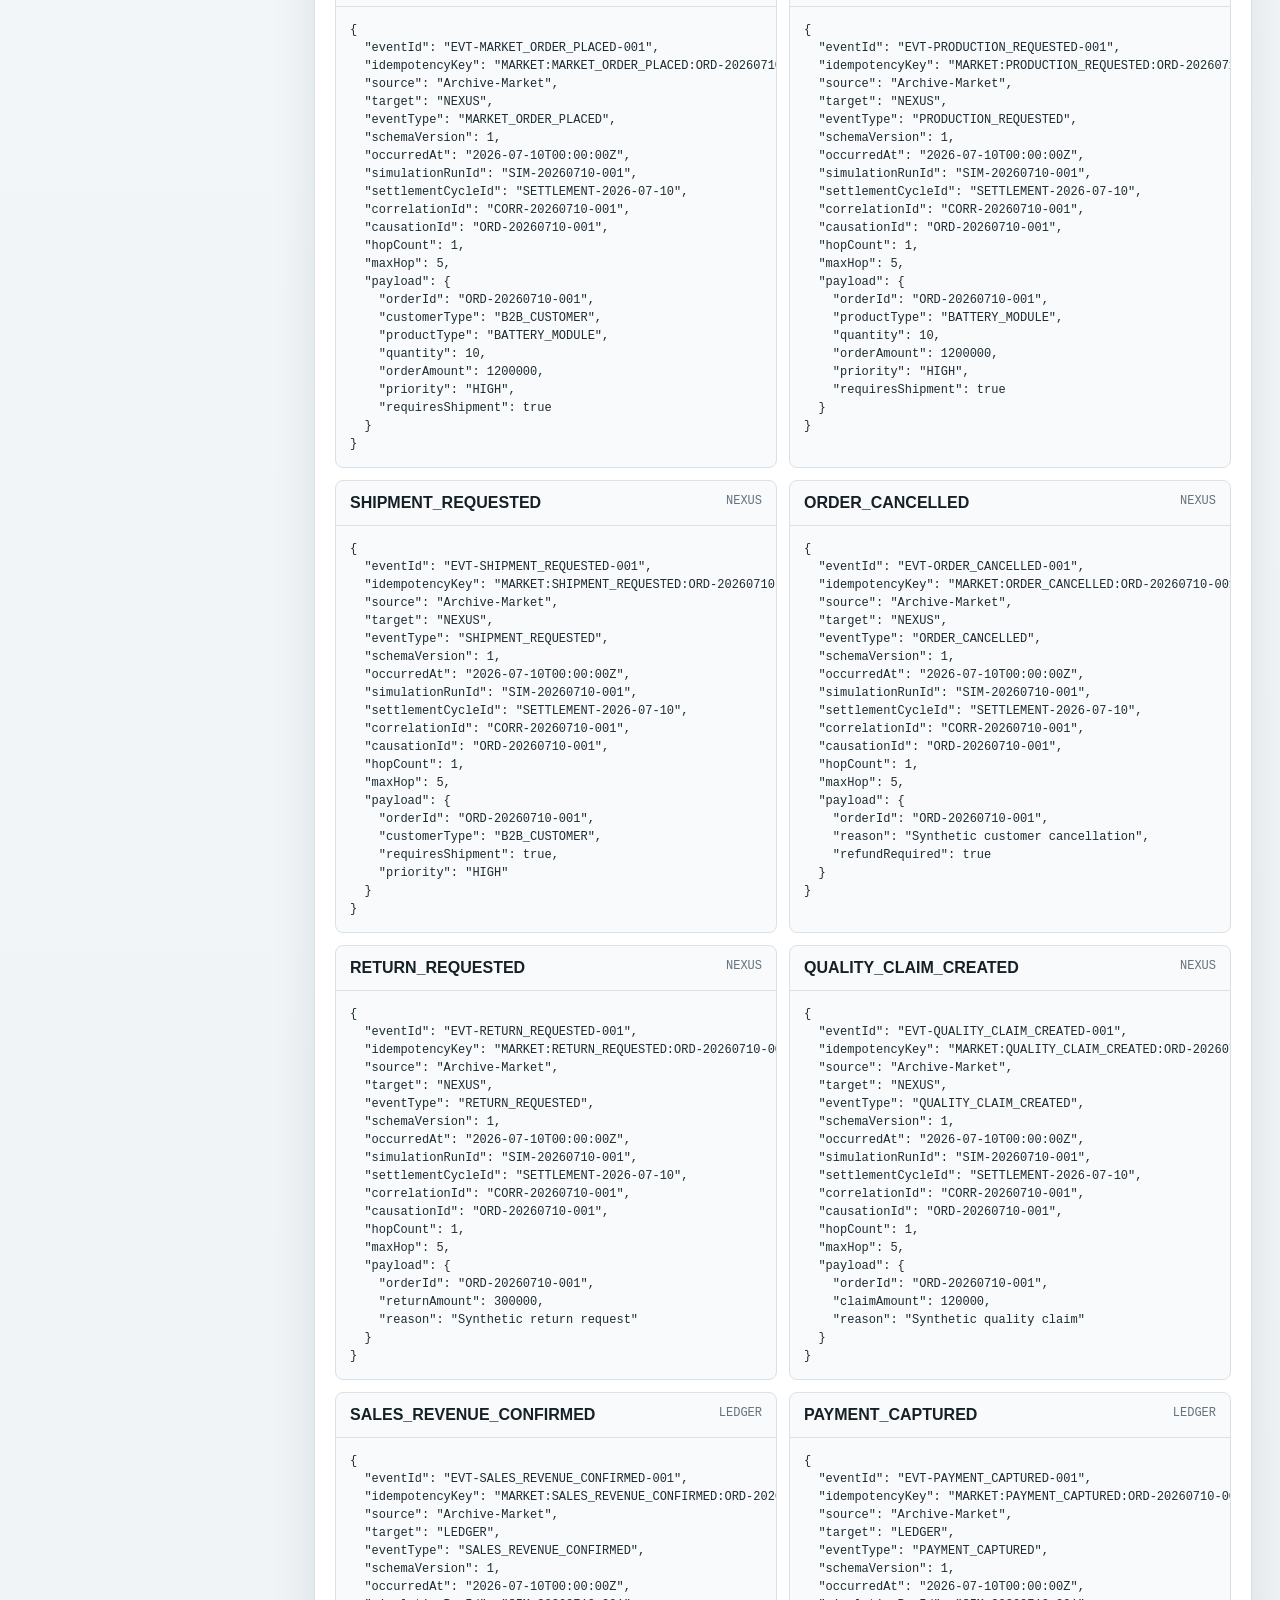
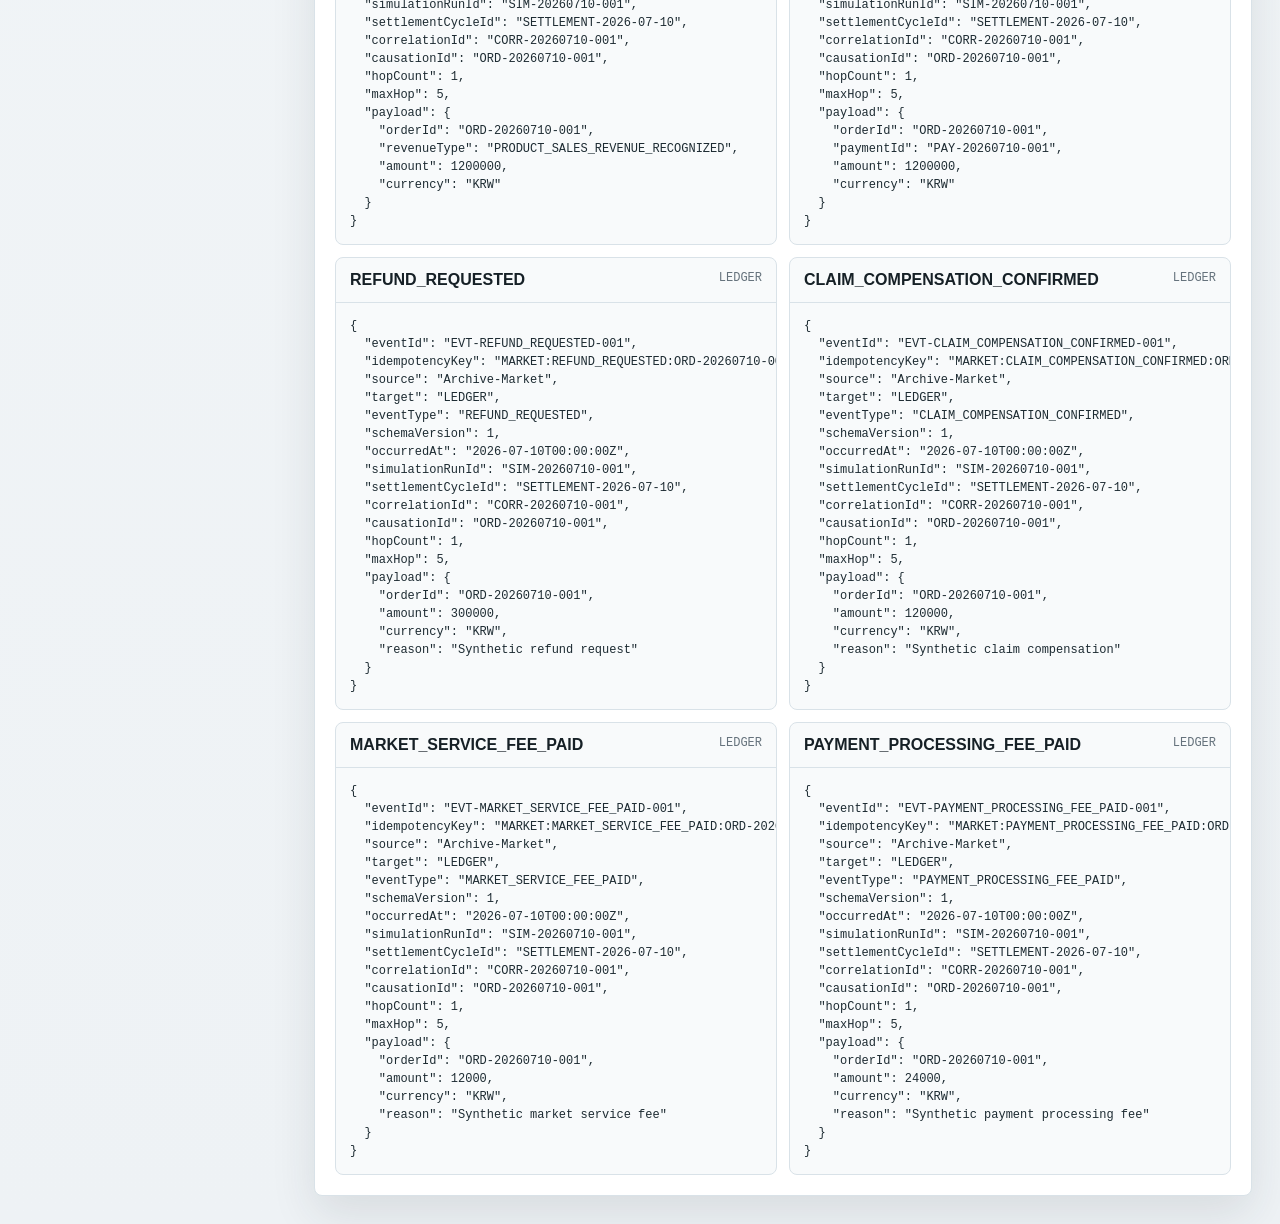
==== commit 6692822e: "feat: 대시보드에 런타임 및 재무 지표 반영" ====
--- a/src/main/resources/static/dashboard/index.html
+++ b/src/main/resources/static/dashboard/index.html
@@ -8,7 +8,7 @@
   <link rel="icon" type="image/png" href="/assets/archive-logo.png">
   <link rel="apple-touch-icon" href="/assets/archive-logo.png">
   <link rel="manifest" href="/site.webmanifest">
-  <link rel="stylesheet" href="./styles.css">
+  <link rel="stylesheet" href="./styles.css?v=runtime-mesh-v1">
 </head>
 <body>
   <div class="shell">
@@ -22,6 +22,9 @@
       </a>
       <nav>
         <a href="#overview" data-i18n="nav.overview">개요</a>
+        <a href="#runtime">Runtime Mesh</a>
+        <a href="#balance">Balance</a>
+        <a href="#workforce">Workforce</a>
         <a href="#orders" data-i18n="nav.orders">주문</a>
         <a href="#outbox" data-i18n="nav.outbox">Outbox</a>
         <a href="#contracts" data-i18n="nav.contracts">연동 계약</a>
@@ -56,19 +59,101 @@
           <small id="updatedAt">-</small>
         </article>
         <article class="metric">
-          <span data-i18n="metric.revenue">매출</span>
-          <strong id="totalRevenue">-</strong>
-          <small data-i18n="metric.syntheticKrw">Synthetic KRW</small>
-        </article>
-        <article class="metric">
-          <span data-i18n="metric.profit">이익</span>
+          <span>GMV</span>
+          <strong id="gmvAmount">-</strong>
+          <small>주문 규모 · 순매출 아님</small>
+        </article>
+        <article class="metric">
+          <span>Recognized Revenue</span>
+          <strong id="recognizedRevenue">-</strong>
+          <small id="calculationScope">-</small>
+        </article>
+        <article class="metric">
+          <span>Operating Profit</span>
           <strong id="profitAmount">-</strong>
+          <small id="operatingMargin">-</small>
+        </article>
+        <article class="metric">
+          <span>Cash Balance</span>
+          <strong id="cashBalance">-</strong>
           <small id="bankruptcyRisk">-</small>
+        </article>
+        <article class="metric">
+          <span>Runtime Backlog</span>
+          <strong id="runtimeBacklog">-</strong>
+          <small id="runtimePipeline">-</small>
         </article>
         <article class="metric">
           <span data-i18n="metric.outbox">Outbox 대기</span>
           <strong id="outboxPending">-</strong>
           <small id="outboxDryRun">-</small>
+        </article>
+      </section>
+
+      <section id="runtime" class="grid two">
+        <article class="panel">
+          <div class="panel-title">
+            <div>
+              <p class="eyebrow">Runtime Mesh V1</p>
+              <h2>Autonomous Work Loop</h2>
+            </div>
+            <span id="runtimeStatus" class="status-pill">-</span>
+          </div>
+          <dl class="summary-list" id="runtimeList"></dl>
+        </article>
+        <article class="panel">
+          <div class="panel-title">
+            <div>
+              <p class="eyebrow">Live Flow</p>
+              <h2>최근 Runtime Event</h2>
+            </div>
+            <a class="endpoint-link" href="/api/runtime-events/recent?limit=20" target="_blank" rel="noreferrer">GET /api/runtime-events/recent</a>
+          </div>
+          <div id="runtimeEventList" class="event-list"></div>
+        </article>
+      </section>
+
+      <section id="balance" class="panel">
+        <div class="panel-title">
+          <div>
+            <p class="eyebrow">Balance Contract</p>
+            <h2>Market 재무 범위와 비용 흐름</h2>
+          </div>
+          <a class="endpoint-link" href="/api/market-economy/summary" target="_blank" rel="noreferrer">GET /api/market-economy/summary</a>
+        </div>
+        <div class="balance-grid" id="balanceGrid"></div>
+        <div class="driver-grid">
+          <div>
+            <h3>주요 비용 구성</h3>
+            <dl class="summary-list compact" id="costDriverList"></dl>
+          </div>
+          <div>
+            <h3>계산 범위</h3>
+            <dl class="summary-list compact" id="calculationList"></dl>
+          </div>
+        </div>
+      </section>
+
+      <section id="workforce" class="grid two">
+        <article class="panel">
+          <div class="panel-title">
+            <div>
+              <p class="eyebrow">Working Capital</p>
+              <h2>운영 현금흐름</h2>
+            </div>
+            <a class="endpoint-link" href="/api/market-cashflow/summary" target="_blank" rel="noreferrer">GET /api/market-cashflow/summary</a>
+          </div>
+          <dl class="summary-list" id="cashflowList"></dl>
+        </article>
+        <article class="panel">
+          <div class="panel-title">
+            <div>
+              <p class="eyebrow">Operational Workforce</p>
+              <h2>처리 Capacity와 생산성</h2>
+            </div>
+            <a class="endpoint-link" href="/api/workforce/summary" target="_blank" rel="noreferrer">GET /api/workforce/summary</a>
+          </div>
+          <dl class="summary-list" id="workforceList"></dl>
         </article>
       </section>
 
@@ -155,7 +240,6 @@
               <p class="eyebrow" data-i18n="panel.inboxEyebrow">외부 이벤트</p>
               <h2 data-i18n="panel.inboxTitle">Inbox 가드</h2>
             </div>
-            <button id="sampleInboxButton" class="secondary" type="button" data-i18n="action.sampleInbox">샘플 이벤트 수신</button>
           </div>
           <dl class="summary-list" id="inboxList"></dl>
         </article>
@@ -174,6 +258,6 @@
   </div>
 
   <div id="toast" class="toast" role="status" aria-live="polite"></div>
-  <script src="./dashboard.js"></script>
+  <script src="./dashboard.js?v=runtime-mesh-v1"></script>
 </body>
 </html>
--- a/src/main/resources/static/dashboard/styles.css
+++ b/src/main/resources/static/dashboard/styles.css
@@ -215,7 +215,7 @@
 }
 
 .metrics {
-  grid-template-columns: repeat(4, minmax(0, 1fr));
+  grid-template-columns: repeat(6, minmax(0, 1fr));
 }
 
 .two {
@@ -245,8 +245,9 @@
 }
 
 .metric strong {
-  font-size: 28px;
+  font-size: clamp(20px, 1.7vw, 28px);
   line-height: 1.12;
+  overflow-wrap: anywhere;
 }
 
 .panel {
@@ -360,6 +361,107 @@
   font-size: 20px;
 }
 
+.balance-grid {
+  display: grid;
+  grid-template-columns: repeat(6, minmax(0, 1fr));
+  gap: 12px;
+  margin-bottom: 16px;
+}
+
+.balance-card {
+  min-height: 92px;
+  padding: 14px;
+  display: grid;
+  align-content: space-between;
+  gap: 10px;
+  border: 1px solid var(--line);
+  border-top: 3px solid var(--cyan);
+  border-radius: 8px;
+  background: var(--surface-strong);
+}
+
+.balance-card span,
+.event-item small {
+  color: var(--muted);
+  font-size: 12px;
+}
+
+.balance-card strong {
+  font-size: 18px;
+  overflow-wrap: anywhere;
+}
+
+.driver-grid {
+  display: grid;
+  grid-template-columns: repeat(2, minmax(0, 1fr));
+  gap: 16px;
+}
+
+.driver-grid h3 {
+  margin: 0 0 10px;
+  font-size: 14px;
+}
+
+.compact {
+  gap: 7px;
+}
+
+.compact div {
+  padding: 9px 10px;
+}
+
+.event-list {
+  display: grid;
+  gap: 8px;
+  max-height: 330px;
+  overflow: auto;
+  padding-right: 2px;
+}
+
+.event-item {
+  padding: 11px 12px;
+  border: 1px solid var(--line);
+  border-left: 4px solid var(--steel);
+  border-radius: 8px;
+  background: var(--surface-strong);
+}
+
+.event-item > div {
+  display: flex;
+  justify-content: space-between;
+  gap: 12px;
+  align-items: center;
+}
+
+.event-item > div span {
+  color: var(--muted);
+  font-size: 11px;
+  font-weight: 800;
+}
+
+.event-item p {
+  margin: 6px 0;
+  font-size: 13px;
+  overflow-wrap: anywhere;
+}
+
+.severity-warning {
+  border-left-color: var(--amber);
+}
+
+.severity-critical {
+  border-left-color: var(--red);
+}
+
+.severity-normal {
+  border-left-color: var(--green);
+}
+
+.empty-state {
+  margin: 0;
+  color: var(--muted);
+}
+
 .contract-grid {
   grid-template-columns: repeat(2, minmax(0, 1fr));
 }
@@ -432,10 +534,18 @@
     height: auto;
   }
 
-  .metrics,
+  .metrics {
+    grid-template-columns: repeat(3, minmax(0, 1fr));
+  }
+
   .two,
-  .contract-grid {
+  .contract-grid,
+  .driver-grid {
     grid-template-columns: 1fr;
+  }
+
+  .balance-grid {
+    grid-template-columns: repeat(3, minmax(0, 1fr));
   }
 
   .topbar {
@@ -471,4 +581,9 @@
   .status-grid {
     grid-template-columns: 1fr;
   }
-}
+
+  .metrics,
+  .balance-grid {
+    grid-template-columns: 1fr;
+  }
+}
